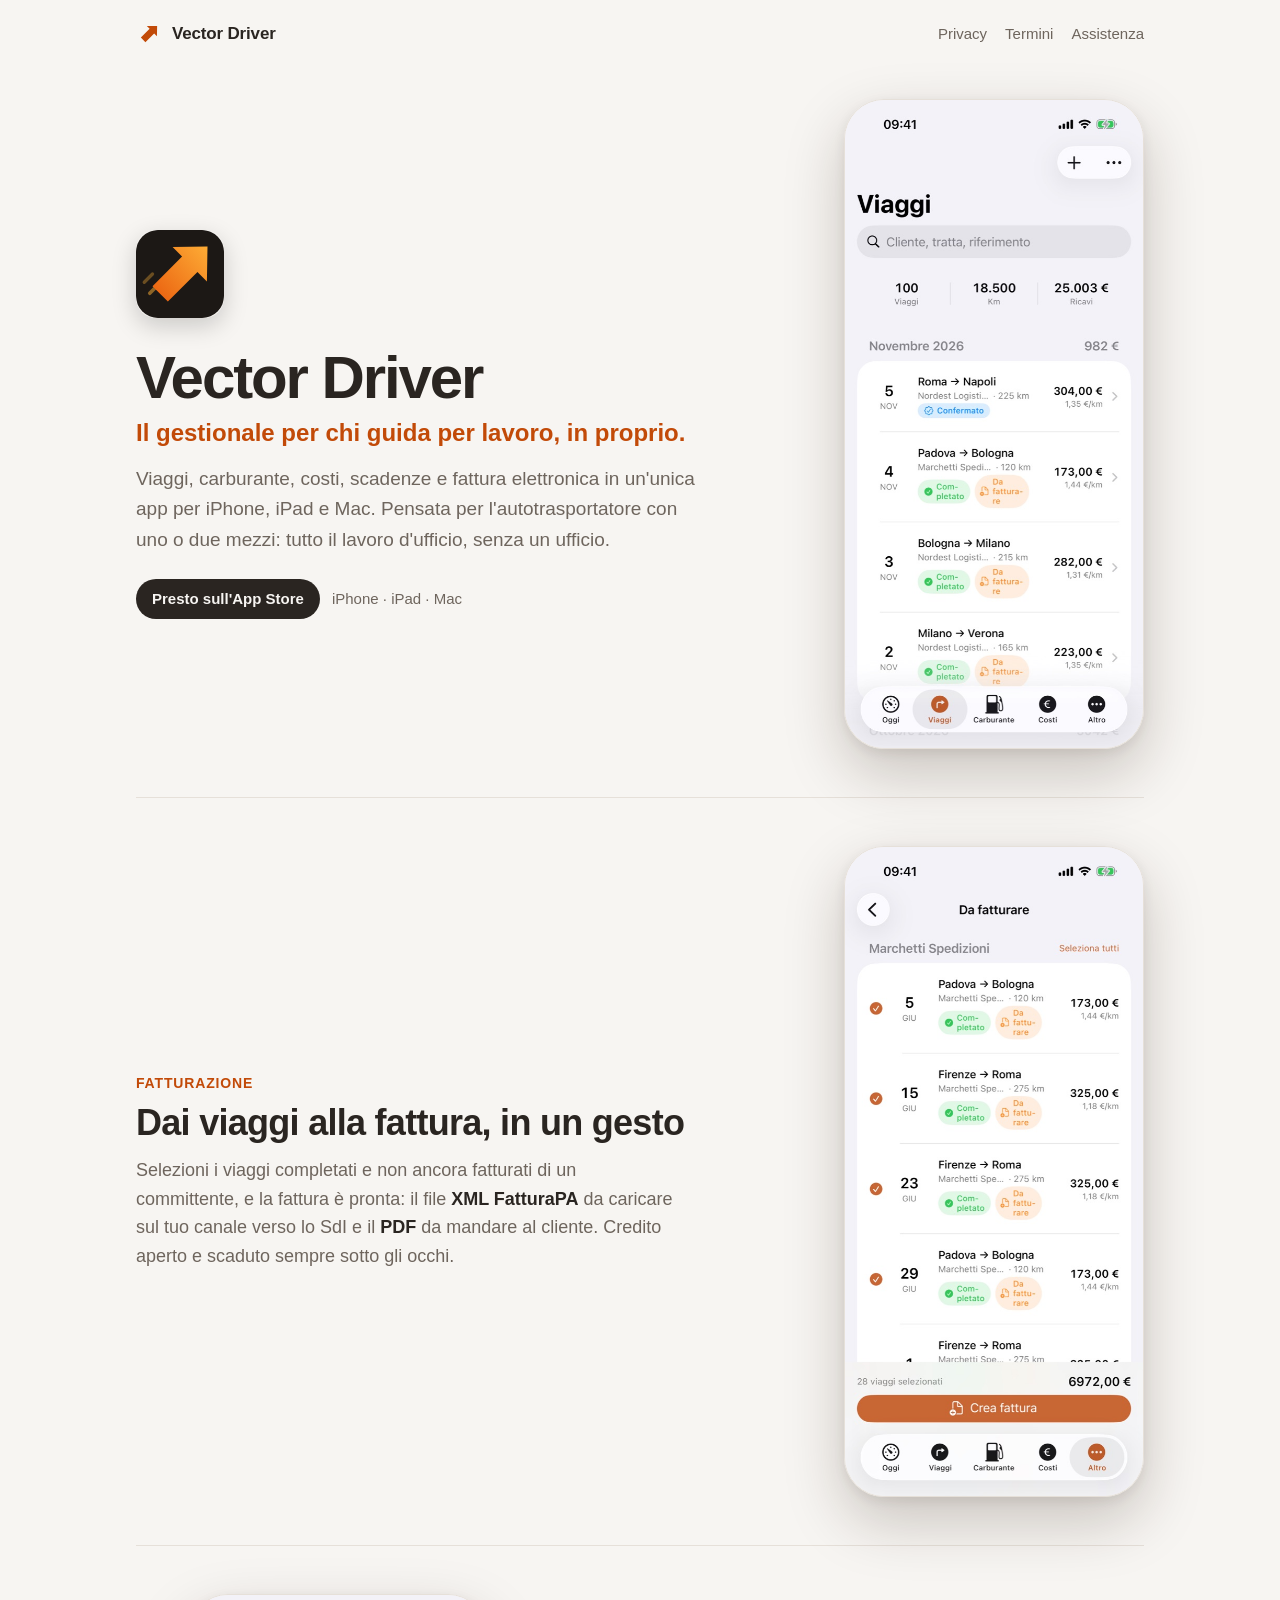
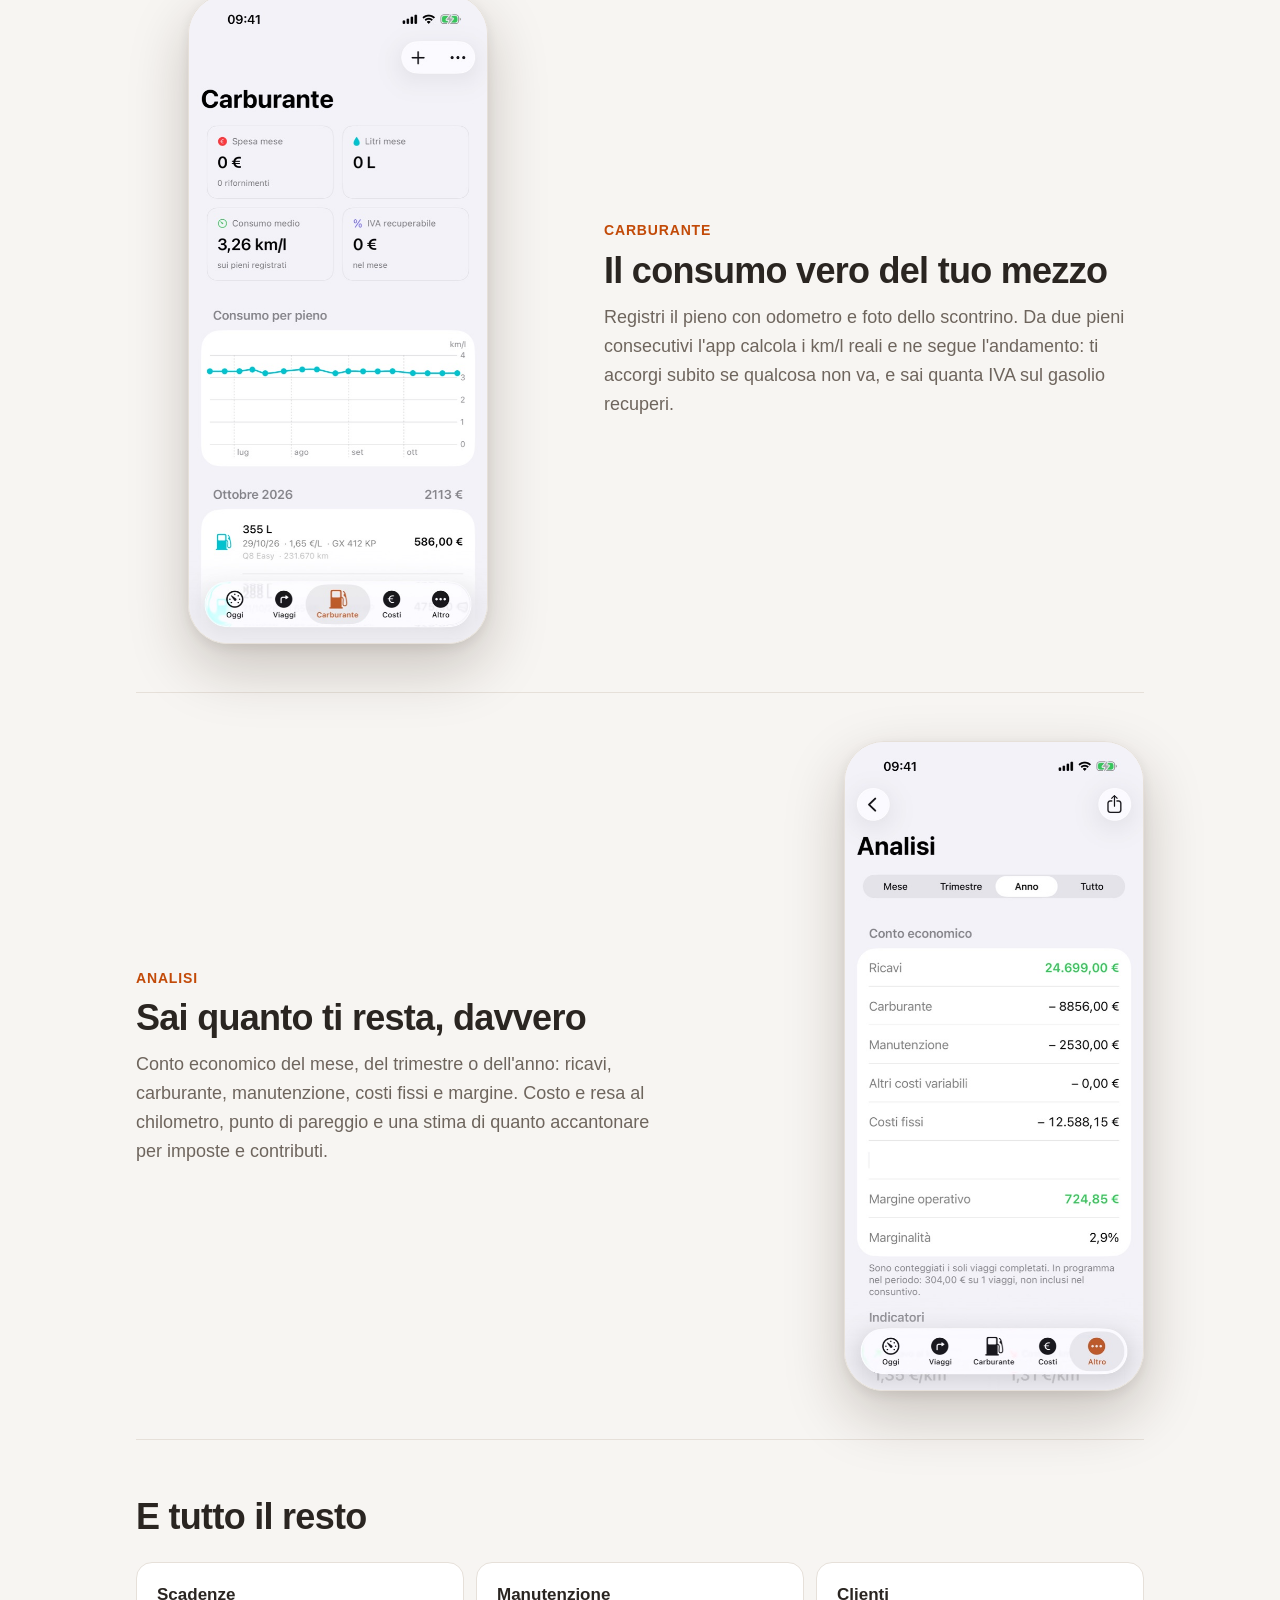
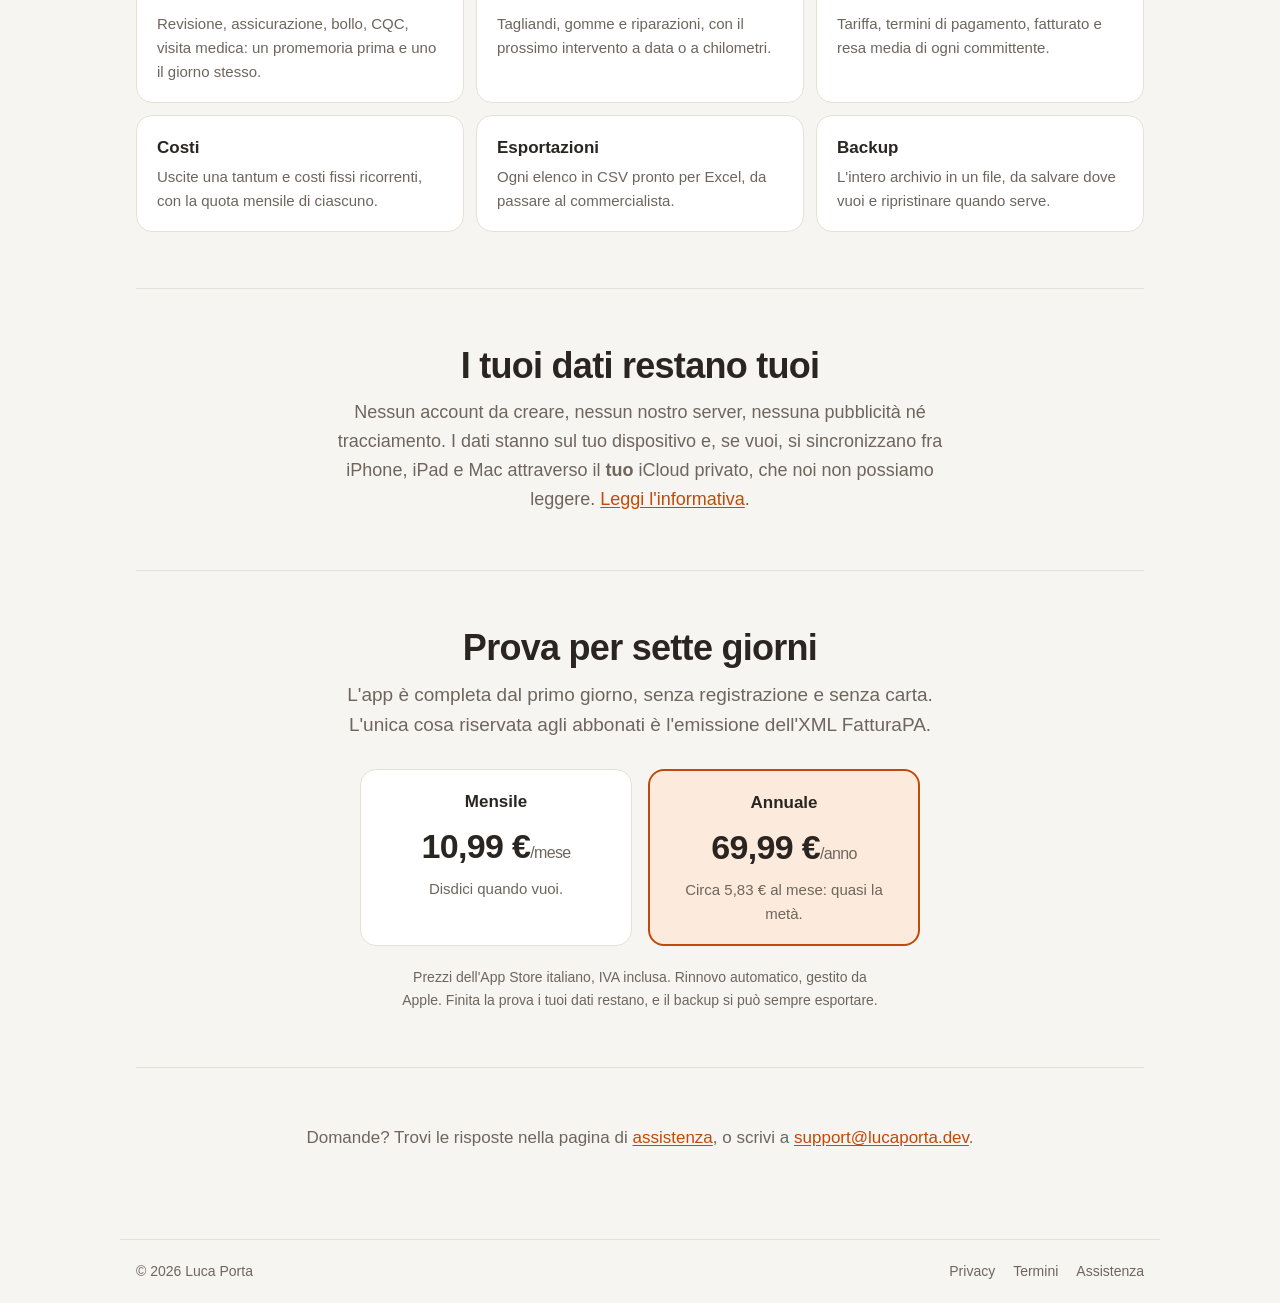
==== index.html @ d6855371 "Aggiorna il sito da Vector_app@d2dc924" ====
<!doctype html>
<html lang="it">
<head>
<meta charset="utf-8">
<meta name="viewport" content="width=device-width, initial-scale=1">
<title>Vector Driver</title>
<meta name="description" content="Il gestionale per chi guida per lavoro: viaggi, carburante, costi e fattura elettronica su iPhone, iPad e Mac.">
<meta name="color-scheme" content="light dark">
<link rel="icon" href="favicon.svg" type="image/svg+xml">
<link rel="stylesheet" href="stile.css">
</head>
<body>
<header class="testata">
  <a class="marchio" href=""><svg viewBox="0 0 64 64" aria-hidden="true"><path d="M12.0,40.82 L33.51,19.31 L26.62,12.43 L52.0,12.0 L51.57,37.38 L44.69,30.49 L23.18,52.0 Z" fill="currentColor"/></svg><span>Vector Driver</span></a>
  <nav><a href="privacy/">Privacy</a><a href="termini/">Termini</a><a href="supporto/">Assistenza</a></nav>
</header>
<main class="home">
<section class="eroe">
  <div class="eroe-testo">
    <img class="icona" src="favicon.svg" alt="" width="88" height="88">
    <h1>Vector Driver</h1>
    <p class="sottotitolo">Il gestionale per chi guida per lavoro, in proprio.</p>
    <p class="lead">Viaggi, carburante, costi, scadenze e fattura elettronica in
    un'unica app per iPhone, iPad e Mac. Pensata per l'autotrasportatore con uno
    o due mezzi: tutto il lavoro d'ufficio, senza un ufficio.</p>
    <p class="disponibile"><span class="pastiglia">Presto sull'App Store</span>
    <span class="piattaforme">iPhone · iPad · Mac</span></p>
  </div>
  <img class="telefono" src="immagini/viaggi.jpg" alt="L'elenco dei viaggi con tratta, committente, chilometri, nolo e resa al chilometro" width="570" height="1240" loading="lazy">
</section>

<section class="funzione">
  <div>
    <p class="occhiello">Fatturazione</p>
    <h2>Dai viaggi alla fattura, in un gesto</h2>
    <p>Selezioni i viaggi completati e non ancora fatturati di un committente, e
    la fattura è pronta: il file <strong>XML FatturaPA</strong> da caricare sul tuo
    canale verso lo SdI e il <strong>PDF</strong> da mandare al cliente. Credito
    aperto e scaduto sempre sotto gli occhi.</p>
  </div>
  <img class="telefono" src="immagini/fattura-nuova.jpg" alt="La selezione dei viaggi da fatturare, con il totale e il pulsante Crea fattura" width="570" height="1240" loading="lazy">
</section>

<section class="funzione">
  <div>
    <p class="occhiello">Carburante</p>
    <h2>Il consumo vero del tuo mezzo</h2>
    <p>Registri il pieno con odometro e foto dello scontrino. Da due pieni
    consecutivi l'app calcola i km/l reali e ne segue l'andamento: ti accorgi
    subito se qualcosa non va, e sai quanta IVA sul gasolio recuperi.</p>
  </div>
  <img class="telefono" src="immagini/carburante.jpg" alt="Il grafico del consumo per pieno in km/l e il riepilogo dei rifornimenti" width="570" height="1240" loading="lazy">
</section>

<section class="funzione">
  <div>
    <p class="occhiello">Analisi</p>
    <h2>Sai quanto ti resta, davvero</h2>
    <p>Conto economico del mese, del trimestre o dell'anno: ricavi, carburante,
    manutenzione, costi fissi e margine. Costo e resa al chilometro, punto di
    pareggio e una stima di quanto accantonare per imposte e contributi.</p>
  </div>
  <img class="telefono" src="immagini/analisi.jpg" alt="Il conto economico annuale con ricavi, costi e margine operativo" width="570" height="1240" loading="lazy">
</section>

<section class="altro">
  <h2>E tutto il resto</h2>
  <div class="griglia">
    <div><h3>Scadenze</h3><p>Revisione, assicurazione, bollo, CQC, visita medica:
    un promemoria prima e uno il giorno stesso.</p></div>
    <div><h3>Manutenzione</h3><p>Tagliandi, gomme e riparazioni, con il prossimo
    intervento a data o a chilometri.</p></div>
    <div><h3>Clienti</h3><p>Tariffa, termini di pagamento, fatturato e resa media
    di ogni committente.</p></div>
    <div><h3>Costi</h3><p>Uscite una tantum e costi fissi ricorrenti, con la
    quota mensile di ciascuno.</p></div>
    <div><h3>Esportazioni</h3><p>Ogni elenco in CSV pronto per Excel, da passare
    al commercialista.</p></div>
    <div><h3>Backup</h3><p>L'intero archivio in un file, da salvare dove vuoi e
    ripristinare quando serve.</p></div>
  </div>
</section>

<section class="riservatezza">
  <h2>I tuoi dati restano tuoi</h2>
  <p>Nessun account da creare, nessun nostro server, nessuna pubblicità né
  tracciamento. I dati stanno sul tuo dispositivo e, se vuoi, si sincronizzano
  fra iPhone, iPad e Mac attraverso il <strong>tuo</strong> iCloud privato, che
  noi non possiamo leggere. <a href="privacy/">Leggi l'informativa</a>.</p>
</section>

<section class="prezzi">
  <h2>Prova per sette giorni</h2>
  <p class="lead">L'app è completa dal primo giorno, senza registrazione e senza
  carta. L'unica cosa riservata agli abbonati è l'emissione dell'XML FatturaPA.</p>
  <div class="piani">
    <div class="piano">
      <h3>Mensile</h3>
      <p class="cifra">10,99 €<span>/mese</span></p>
      <p>Disdici quando vuoi.</p>
    </div>
    <div class="piano evidenza">
      <h3>Annuale</h3>
      <p class="cifra">69,99 €<span>/anno</span></p>
      <p>Circa 5,83 € al mese: quasi la metà.</p>
    </div>
  </div>
  <p class="nota-piccola">Prezzi dell'App Store italiano, IVA inclusa. Rinnovo
  automatico, gestito da Apple. Finita la prova i tuoi dati restano, e il backup
  si può sempre esportare.</p>
</section>

<section class="contatti">
  <p>Domande? Trovi le risposte nella pagina di <a href="supporto/">assistenza</a>,
  o scrivi a <a href="mailto:support@lucaporta.dev">support@lucaporta.dev</a>.</p>
</section>
</main>
<footer class="piede">
  <span>© 2026 Luca Porta</span>
  <nav><a href="privacy/">Privacy</a><a href="termini/">Termini</a><a href="supporto/">Assistenza</a></nav>
</footer>
</body>
</html>
---- stile.css ----
/* Foglio di stile del sito vectordriver.app. Lo copia Tools/GeneraSito.py. */

:root {
  --sfondo: #F7F5F2;
  --superficie: #FFFFFF;
  --testo: #2A2521;
  --testo-tenue: #6E655D;
  --bordo: #E6E0D9;
  --accento: #C24A08;
  --accento-sfondo: #FCEBDD;
  --manca: #FFE7A3;
  color-scheme: light;
}

@media (prefers-color-scheme: dark) {
  :root:not([data-theme="light"]) {
    --sfondo: #1C1815;
    --superficie: #26211D;
    --testo: #F2EDE8;
    --testo-tenue: #A89E95;
    --bordo: #3A332D;
    --accento: #FF9E3C;
    --accento-sfondo: #3A2616;
    --manca: #6B5210;
    color-scheme: dark;
  }
}

:root[data-theme="dark"] {
  --sfondo: #1C1815;
  --superficie: #26211D;
  --testo: #F2EDE8;
  --testo-tenue: #A89E95;
  --bordo: #3A332D;
  --accento: #FF9E3C;
  --accento-sfondo: #3A2616;
  --manca: #6B5210;
  color-scheme: dark;
}

* { box-sizing: border-box; }

html { -webkit-text-size-adjust: 100%; }

body {
  margin: 0;
  background: var(--sfondo);
  color: var(--testo);
  font: 17px/1.6 -apple-system, BlinkMacSystemFont, "SF Pro Text", "Segoe UI", Roboto, sans-serif;
  display: flex;
  flex-direction: column;
  min-height: 100vh;
}

a { color: var(--accento); text-underline-offset: 2px; }

.testata, .piede {
  display: flex;
  flex-wrap: wrap;
  align-items: center;
  justify-content: space-between;
  gap: 8px 24px;
  width: 100%;
  max-width: 1040px;
  margin: 0 auto;
  padding: 20px 16px;
}

.marchio {
  display: inline-flex;
  align-items: center;
  gap: 10px;
  color: var(--testo);
  font-weight: 700;
  letter-spacing: -0.01em;
  text-decoration: none;
}
.marchio svg { width: 26px; height: 26px; color: var(--accento); }

nav { display: flex; gap: 18px; font-size: 15px; }
nav a { color: var(--testo-tenue); text-decoration: none; }
nav a:hover, nav a[aria-current="page"] { color: var(--testo); }
nav a[aria-current="page"] { font-weight: 600; }

main {
  flex: 1;
  width: 100%;
  max-width: 760px;
  margin: 0 auto;
  padding: 8px 16px 48px;
}

.documento {
  overflow-wrap: anywhere;
}
.documento h1 {
  font-size: clamp(28px, 6vw, 38px);
  line-height: 1.15;
  letter-spacing: -0.02em;
  margin: 24px 0 8px;
}
.documento h2 {
  font-size: 20px;
  line-height: 1.3;
  margin: 40px 0 8px;
  scroll-margin-top: 16px;
}
.documento p, .documento ul, .documento address { margin: 0 0 14px; }
.documento ul { padding-left: 22px; }
.documento li { margin-bottom: 8px; }
.documento address { font-style: normal; }
.documento code {
  font: 0.88em ui-monospace, "SF Mono", Menlo, monospace;
  background: var(--superficie);
  border: 1px solid var(--bordo);
  border-radius: 5px;
  padding: 1px 5px;
}
.aggiornato { color: var(--testo-tenue); font-size: 15px; }
.aggiornato strong { font-weight: 500; }

mark.manca {
  background: var(--manca);
  color: inherit;
  border-radius: 4px;
  padding: 0 3px;
}

/* Home: presentazione */

.home { max-width: 1040px; padding-bottom: 32px; }
.home h2 {
  font-size: clamp(26px, 4.5vw, 36px);
  line-height: 1.15;
  letter-spacing: -0.02em;
  margin: 0 0 12px;
}
.home h3 { font-size: 17px; margin: 0 0 4px; }
.lead { font-size: 19px; color: var(--testo-tenue); }

.telefono {
  display: block;
  width: min(300px, 78vw);
  height: auto;
  border-radius: 40px;
  border: 1px solid var(--bordo);
  box-shadow: 0 24px 60px rgb(40 25 10 / 0.22), 0 4px 12px rgb(40 25 10 / 0.08);
  justify-self: center;
}

.eroe, .funzione {
  display: grid;
  grid-template-columns: 1fr auto;
  align-items: center;
  gap: 40px 64px;
  padding: 48px 0;
}
.eroe { padding-top: 24px; }
.eroe .icona { border-radius: 20px; box-shadow: 0 8px 24px rgb(0 0 0 / 0.18); }
.eroe h1 {
  font-size: clamp(40px, 8vw, 60px);
  line-height: 1.05;
  letter-spacing: -0.035em;
  margin: 20px 0 8px;
}
.sottotitolo {
  font-size: clamp(20px, 3vw, 24px);
  font-weight: 600;
  line-height: 1.3;
  color: var(--accento);
  margin: 0 0 16px;
}
.eroe .lead { max-width: 30em; margin: 0 0 24px; }
.disponibile { display: flex; flex-wrap: wrap; align-items: center; gap: 12px; margin: 0; }
.pastiglia {
  background: var(--testo);
  color: var(--sfondo);
  border-radius: 999px;
  padding: 8px 16px;
  font-size: 15px;
  font-weight: 600;
}
.piattaforme { color: var(--testo-tenue); font-size: 15px; }

.funzione { border-top: 1px solid var(--bordo); }
.funzione:nth-of-type(odd) > div { order: 2; }
.funzione p { font-size: 18px; color: var(--testo-tenue); max-width: 30em; margin: 0; }
.funzione strong { color: var(--testo); }
.occhiello {
  font-size: 14px !important;
  font-weight: 700;
  letter-spacing: 0.06em;
  text-transform: uppercase;
  color: var(--accento) !important;
  margin: 0 0 8px !important;
}

.altro, .riservatezza, .prezzi, .contatti { border-top: 1px solid var(--bordo); padding: 56px 0; }
.griglia {
  display: grid;
  grid-template-columns: repeat(auto-fit, minmax(280px, 1fr));
  gap: 12px;
  margin-top: 24px;
}
.griglia div, .piano {
  background: var(--superficie);
  border: 1px solid var(--bordo);
  border-radius: 16px;
  padding: 18px 20px;
}
.griglia p { margin: 0; font-size: 15px; color: var(--testo-tenue); }

.riservatezza {
  text-align: center;
}
.riservatezza p { font-size: 18px; color: var(--testo-tenue); max-width: 36em; margin: 0 auto; }

.prezzi { text-align: center; }
.prezzi .lead { max-width: 32em; margin: 0 auto 28px; }
.piani {
  display: grid;
  grid-template-columns: repeat(auto-fit, minmax(220px, 1fr));
  gap: 16px;
  max-width: 560px;
  margin: 0 auto 20px;
}
.piano p { margin: 0; color: var(--testo-tenue); font-size: 15px; }
.piano .cifra { font-size: 34px; font-weight: 700; letter-spacing: -0.02em; color: var(--testo); margin: 4px 0; }
.cifra span { font-size: 16px; font-weight: 500; color: var(--testo-tenue); }
.piano.evidenza { border: 2px solid var(--accento); background: var(--accento-sfondo); }
.nota-piccola { font-size: 14px; color: var(--testo-tenue); max-width: 34em; margin: 0 auto; }

.contatti { text-align: center; color: var(--testo-tenue); }
.contatti p { margin: 0; }

@media (max-width: 760px) {
  .eroe, .funzione { grid-template-columns: 1fr; text-align: center; padding: 40px 0; }
  .funzione:nth-of-type(odd) > div { order: 0; }
  .eroe .lead, .funzione p { margin-left: auto; margin-right: auto; }
  .disponibile { justify-content: center; }
}

.piede {
  border-top: 1px solid var(--bordo);
  color: var(--testo-tenue);
  font-size: 14px;
}
.piede nav { font-size: 14px; }
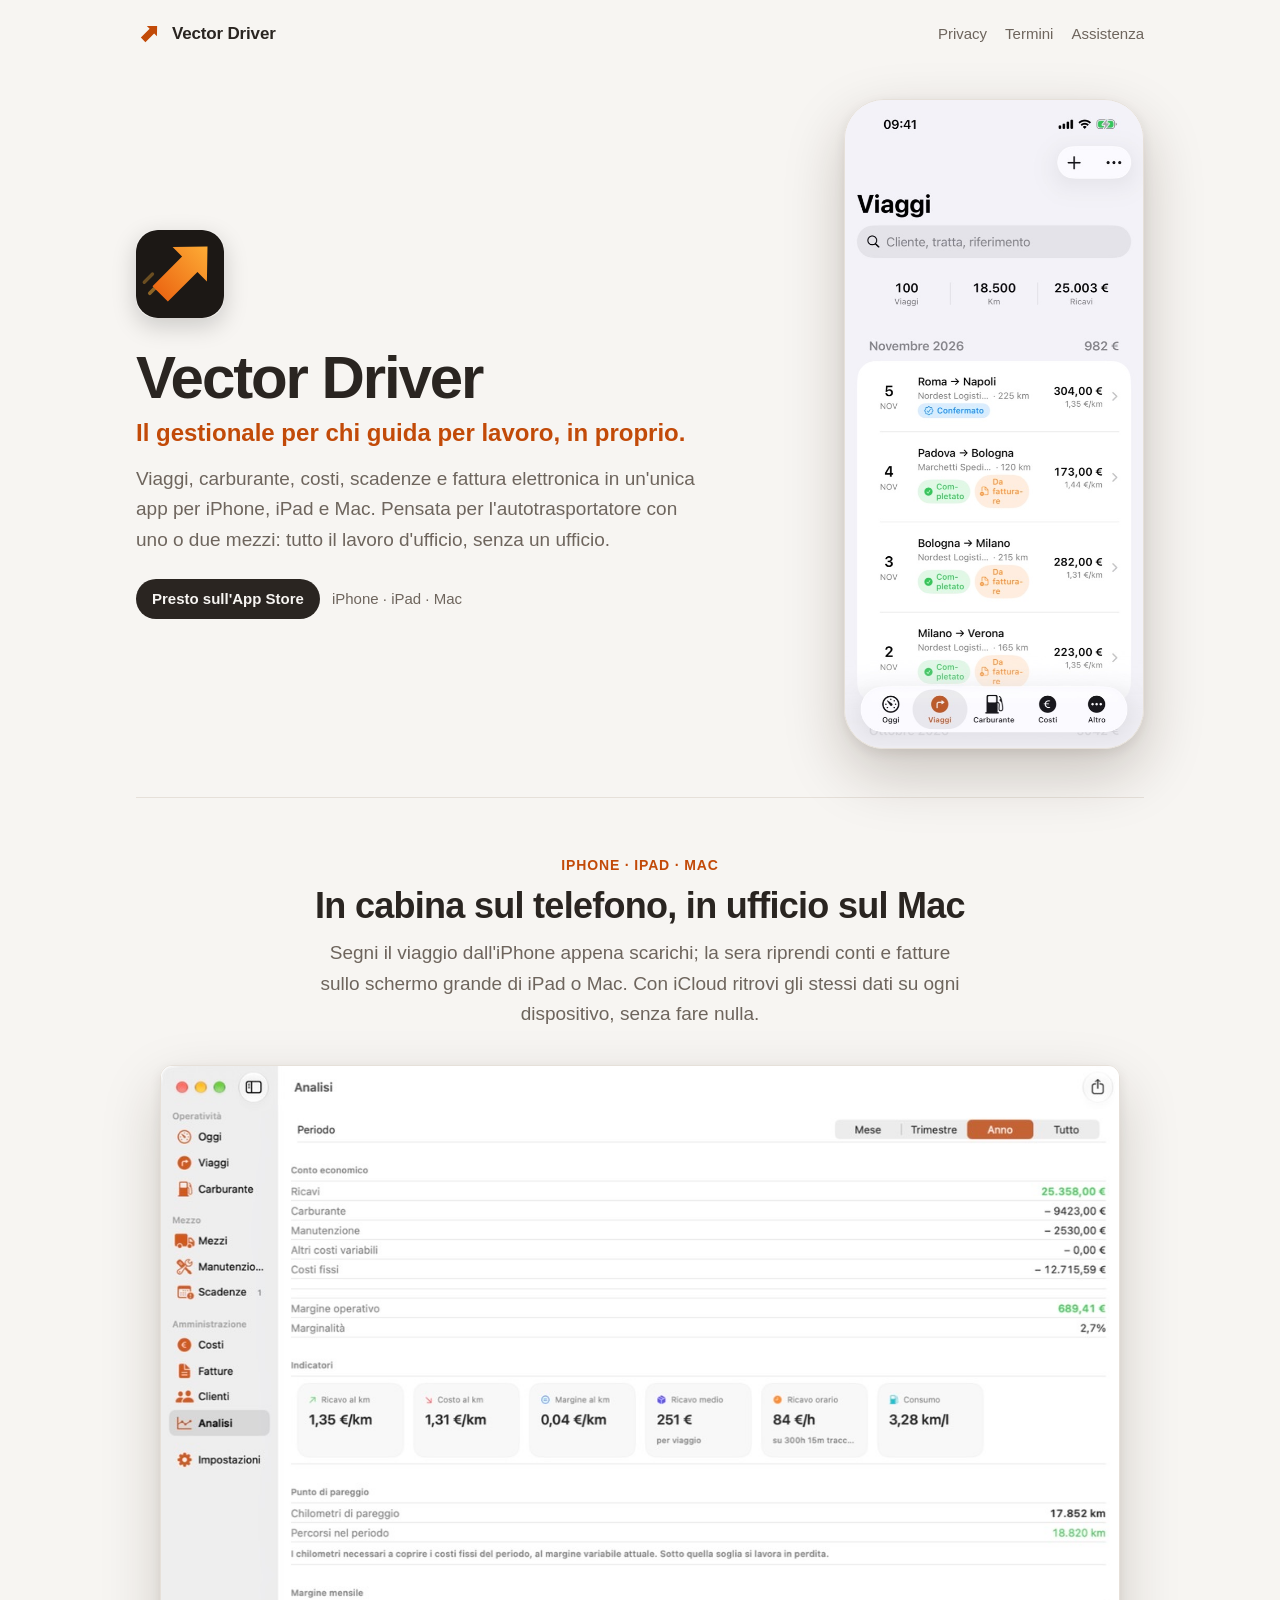
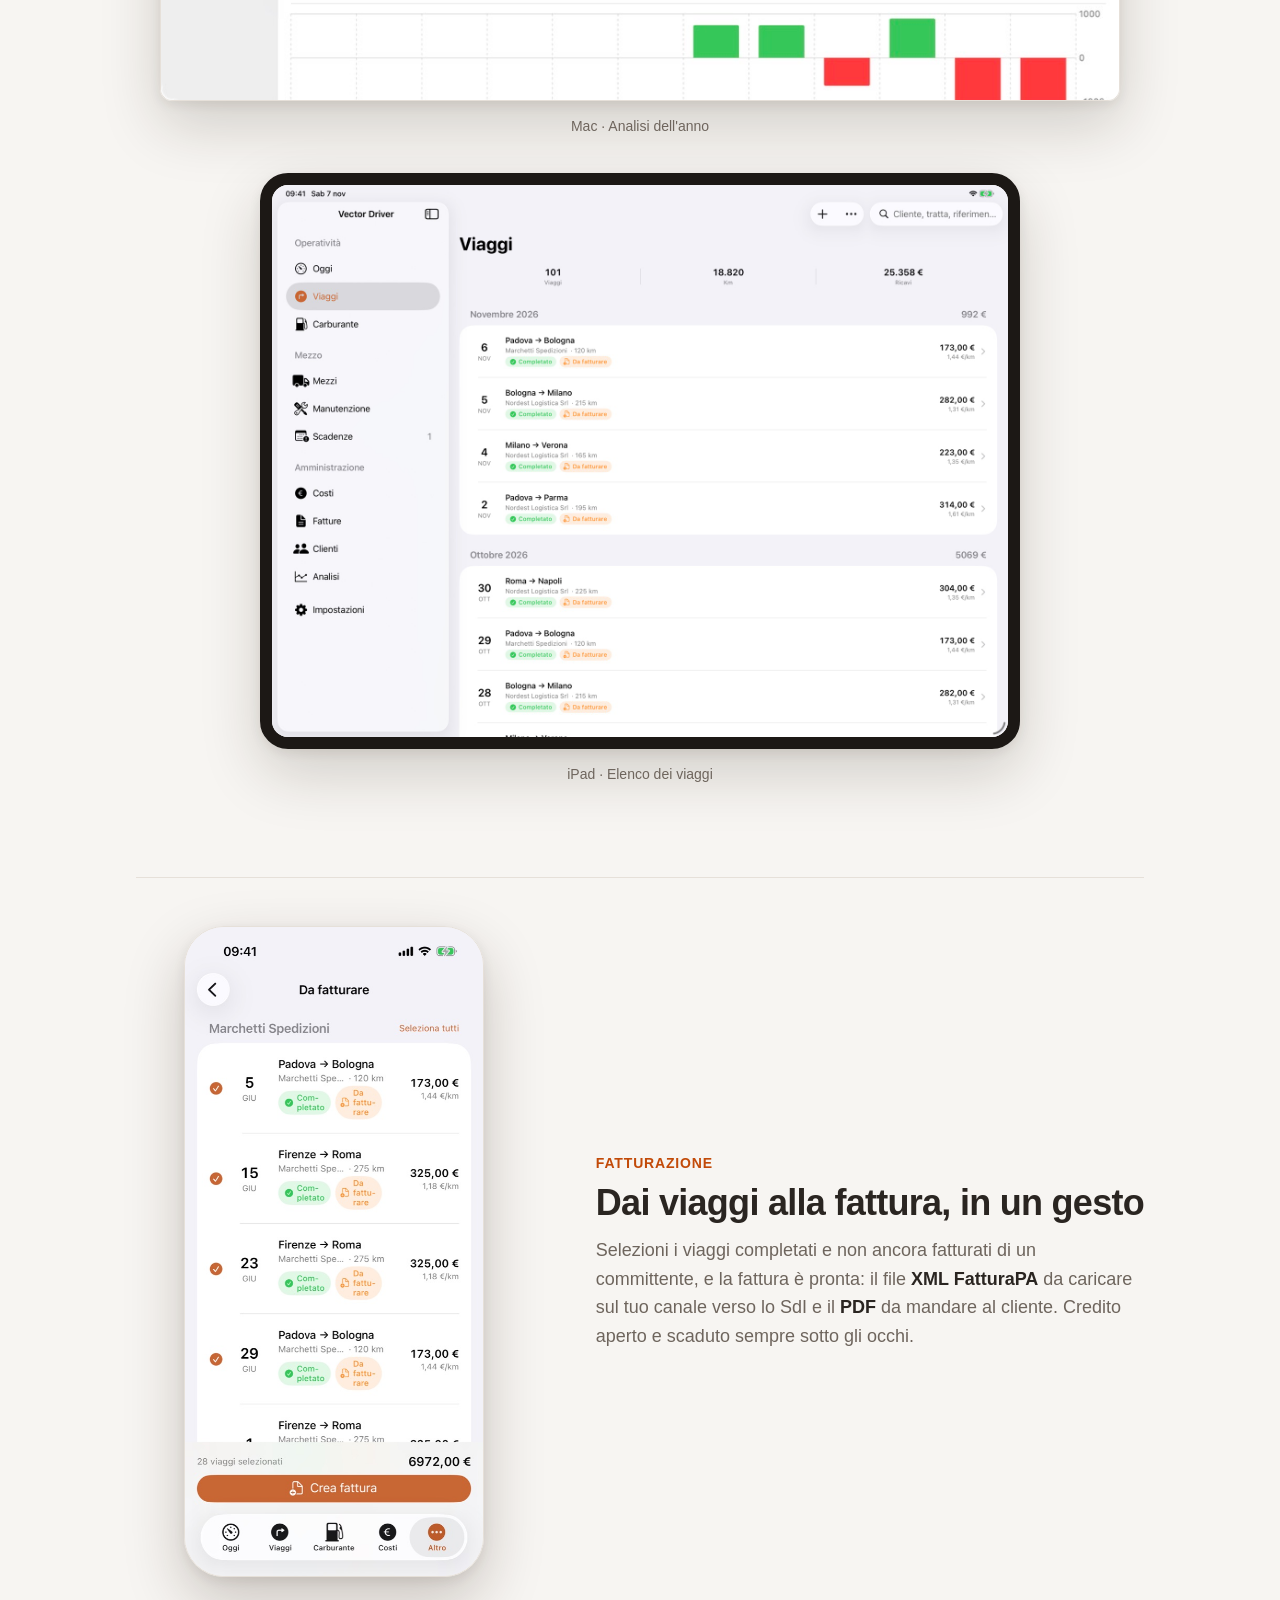
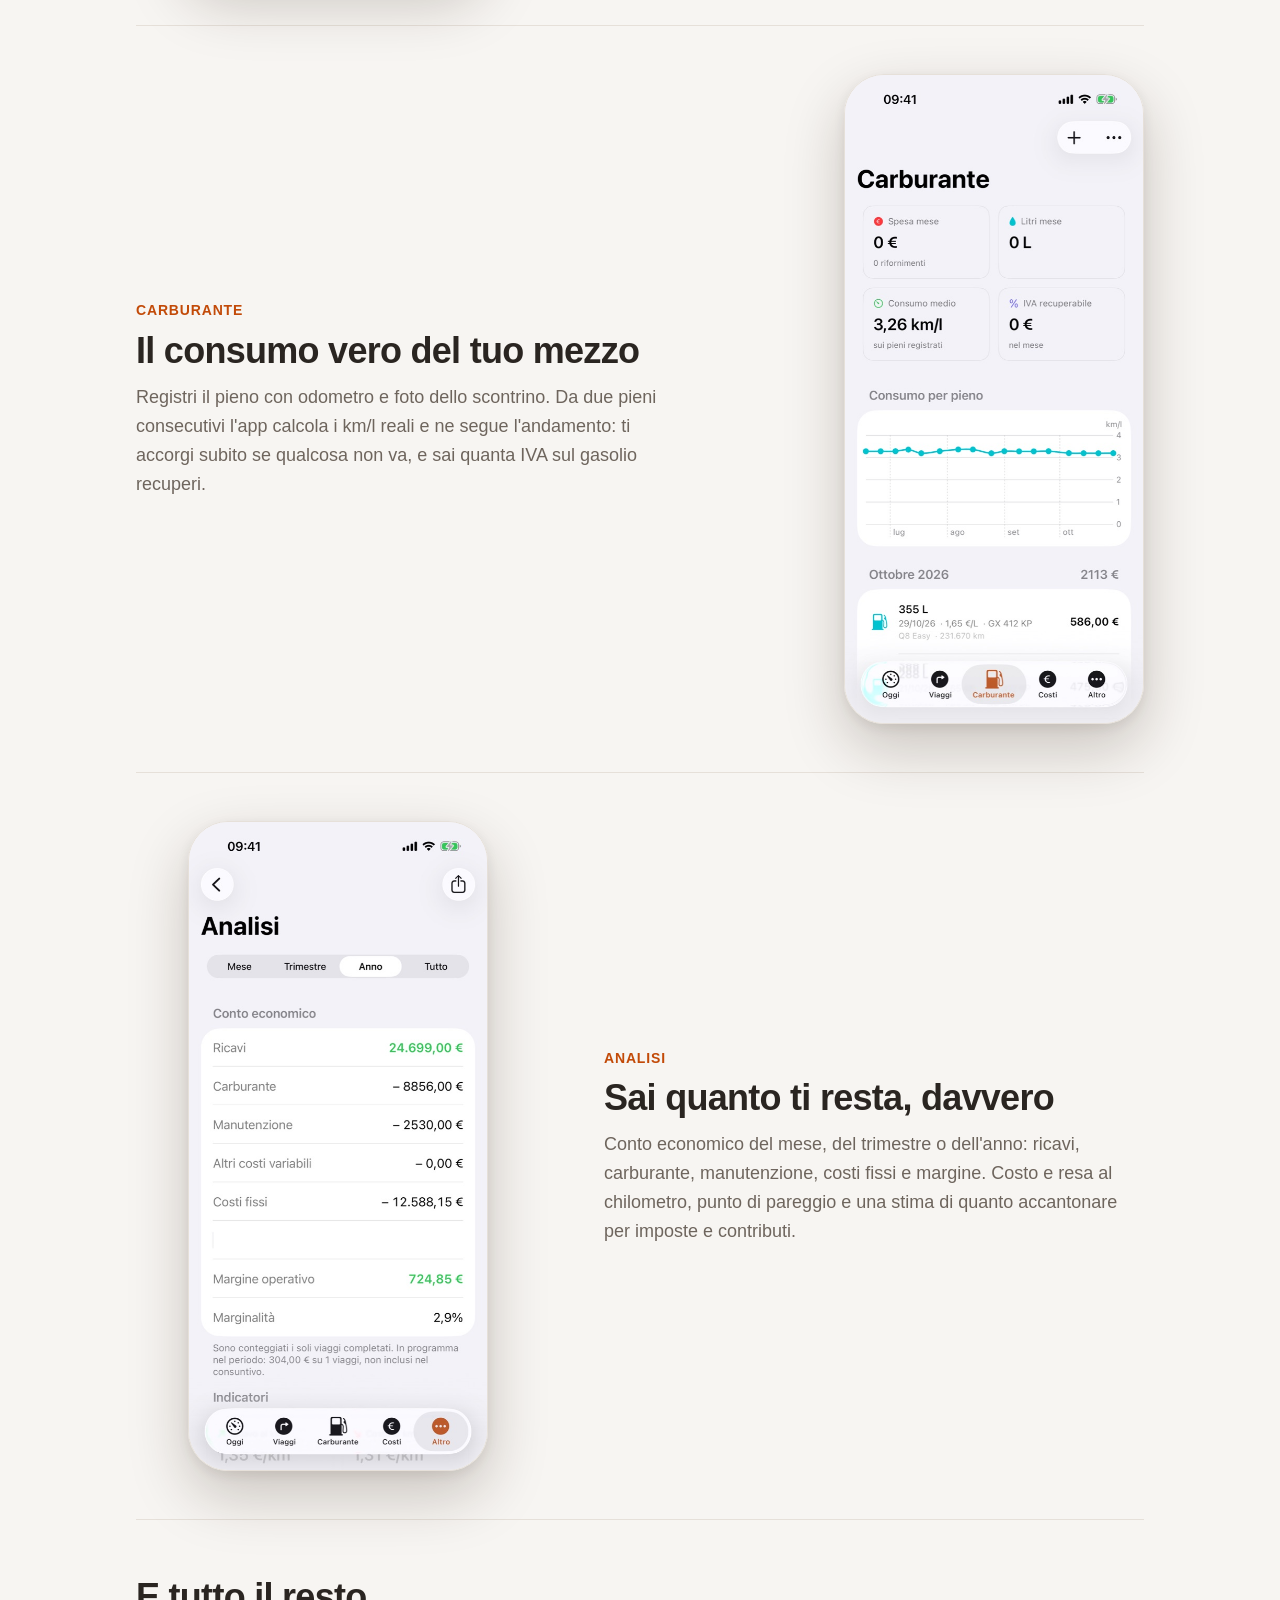
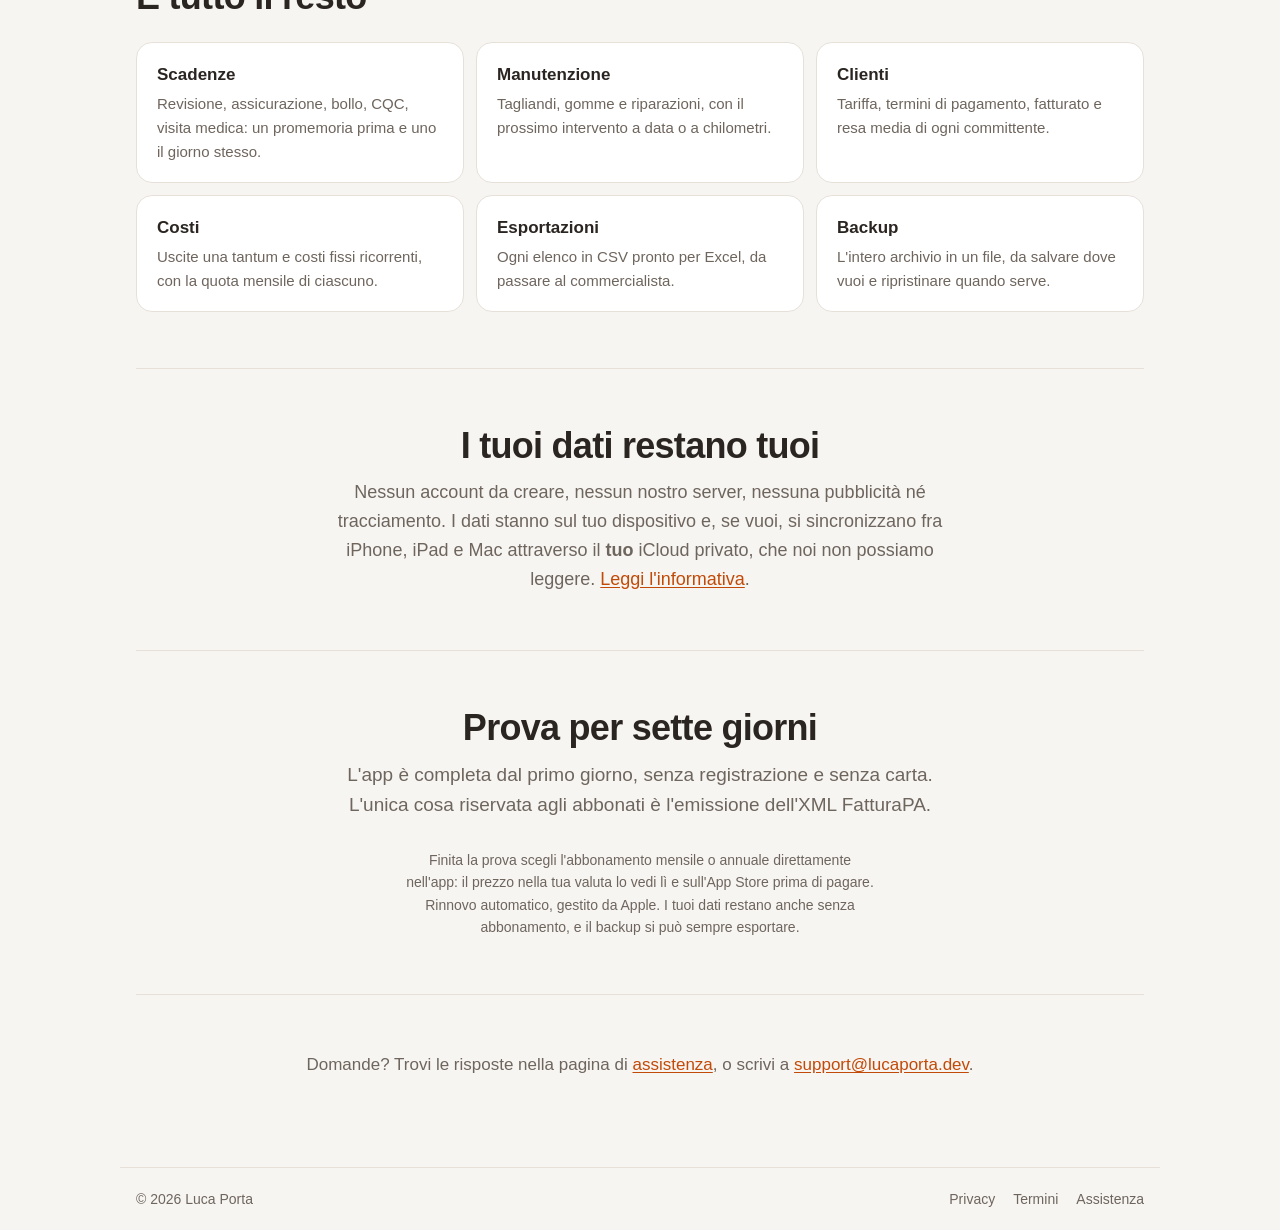
==== commit d8e09b5a: "Aggiorna il sito da Vector_app@e031e2b" ====
--- a/index.html
+++ b/index.html
@@ -27,6 +27,24 @@
     <span class="piattaforme">iPhone · iPad · Mac</span></p>
   </div>
   <img class="telefono" src="immagini/viaggi.jpg" alt="L'elenco dei viaggi con tratta, committente, chilometri, nolo e resa al chilometro" width="570" height="1240" loading="lazy">
+</section>
+
+<section class="dispositivi">
+  <p class="occhiello">iPhone · iPad · Mac</p>
+  <h2>In cabina sul telefono, in ufficio sul Mac</h2>
+  <p class="lead">Segni il viaggio dall'iPhone appena scarichi; la sera riprendi
+  conti e fatture sullo schermo grande di iPad o Mac. Con iCloud ritrovi gli
+  stessi dati su ogni dispositivo, senza fare nulla.</p>
+  <figure class="mac">
+    <img src="immagini/mac-analisi.jpg" width="1180" height="780" loading="lazy"
+         alt="Vector Driver sul Mac: il conto economico annuale con ricavi, costi, margine e indicatori al chilometro">
+    <figcaption>Mac · Analisi dell'anno</figcaption>
+  </figure>
+  <figure class="ipad">
+    <img src="immagini/ipad-viaggi.jpg" width="1600" height="1200" loading="lazy"
+         alt="Vector Driver su iPad: la barra laterale con le sezioni e l'elenco dei viaggi del mese">
+    <figcaption>iPad · Elenco dei viaggi</figcaption>
+  </figure>
 </section>
 
 <section class="funzione">
@@ -93,21 +111,10 @@
   <h2>Prova per sette giorni</h2>
   <p class="lead">L'app è completa dal primo giorno, senza registrazione e senza
   carta. L'unica cosa riservata agli abbonati è l'emissione dell'XML FatturaPA.</p>
-  <div class="piani">
-    <div class="piano">
-      <h3>Mensile</h3>
-      <p class="cifra">10,99 €<span>/mese</span></p>
-      <p>Disdici quando vuoi.</p>
-    </div>
-    <div class="piano evidenza">
-      <h3>Annuale</h3>
-      <p class="cifra">69,99 €<span>/anno</span></p>
-      <p>Circa 5,83 € al mese: quasi la metà.</p>
-    </div>
-  </div>
-  <p class="nota-piccola">Prezzi dell'App Store italiano, IVA inclusa. Rinnovo
-  automatico, gestito da Apple. Finita la prova i tuoi dati restano, e il backup
-  si può sempre esportare.</p>
+  <p class="nota-piccola">Finita la prova scegli l'abbonamento mensile o annuale
+  direttamente nell'app: il prezzo nella tua valuta lo vedi lì e sull'App Store
+  prima di pagare. Rinnovo automatico, gestito da Apple. I tuoi dati restano anche
+  senza abbonamento, e il backup si può sempre esportare.</p>
 </section>
 
 <section class="contatti">
--- a/stile.css
+++ b/stile.css
@@ -1,4 +1,4 @@
-/* Foglio di stile del sito vectordriver.app. Lo copia Tools/GeneraSito.py. */
+/* Foglio di stile del sito vectordriver.lucaporta.dev. Lo copia Tools/GeneraSito.py. */
 
 :root {
   --sfondo: #F7F5F2;
@@ -195,14 +195,14 @@
   margin: 0 0 8px !important;
 }
 
-.altro, .riservatezza, .prezzi, .contatti { border-top: 1px solid var(--bordo); padding: 56px 0; }
+.dispositivi, .altro, .riservatezza, .prezzi, .contatti { border-top: 1px solid var(--bordo); padding: 56px 0; }
 .griglia {
   display: grid;
   grid-template-columns: repeat(auto-fit, minmax(280px, 1fr));
   gap: 12px;
   margin-top: 24px;
 }
-.griglia div, .piano {
+.griglia div {
   background: var(--superficie);
   border: 1px solid var(--bordo);
   border-radius: 16px;
@@ -217,21 +217,27 @@
 
 .prezzi { text-align: center; }
 .prezzi .lead { max-width: 32em; margin: 0 auto 28px; }
-.piani {
-  display: grid;
-  grid-template-columns: repeat(auto-fit, minmax(220px, 1fr));
-  gap: 16px;
-  max-width: 560px;
-  margin: 0 auto 20px;
-}
-.piano p { margin: 0; color: var(--testo-tenue); font-size: 15px; }
-.piano .cifra { font-size: 34px; font-weight: 700; letter-spacing: -0.02em; color: var(--testo); margin: 4px 0; }
-.cifra span { font-size: 16px; font-weight: 500; color: var(--testo-tenue); }
-.piano.evidenza { border: 2px solid var(--accento); background: var(--accento-sfondo); }
 .nota-piccola { font-size: 14px; color: var(--testo-tenue); max-width: 34em; margin: 0 auto; }
 
 .contatti { text-align: center; color: var(--testo-tenue); }
 .contatti p { margin: 0; }
+
+.dispositivi { text-align: center; }
+.dispositivi .lead { max-width: 34em; margin: 0 auto 36px; }
+.dispositivi figure { margin: 0 auto 36px; }
+.dispositivi img {
+  display: block;
+  width: 100%;
+  height: auto;
+  border: 1px solid var(--bordo);
+  box-shadow: 0 24px 60px rgb(40 25 10 / 0.18), 0 4px 12px rgb(40 25 10 / 0.08);
+}
+.dispositivi .mac { max-width: 960px; }
+.dispositivi .mac img { border-radius: 12px; }
+.dispositivi .ipad { max-width: 760px; }
+/* La cornice scura fa leggere lo schermo come un iPad. */
+.dispositivi .ipad img { border: 12px solid #1C1815; border-radius: 28px; }
+.dispositivi figcaption { margin-top: 14px; font-size: 14px; color: var(--testo-tenue); }
 
 @media (max-width: 760px) {
   .eroe, .funzione { grid-template-columns: 1fr; text-align: center; padding: 40px 0; }
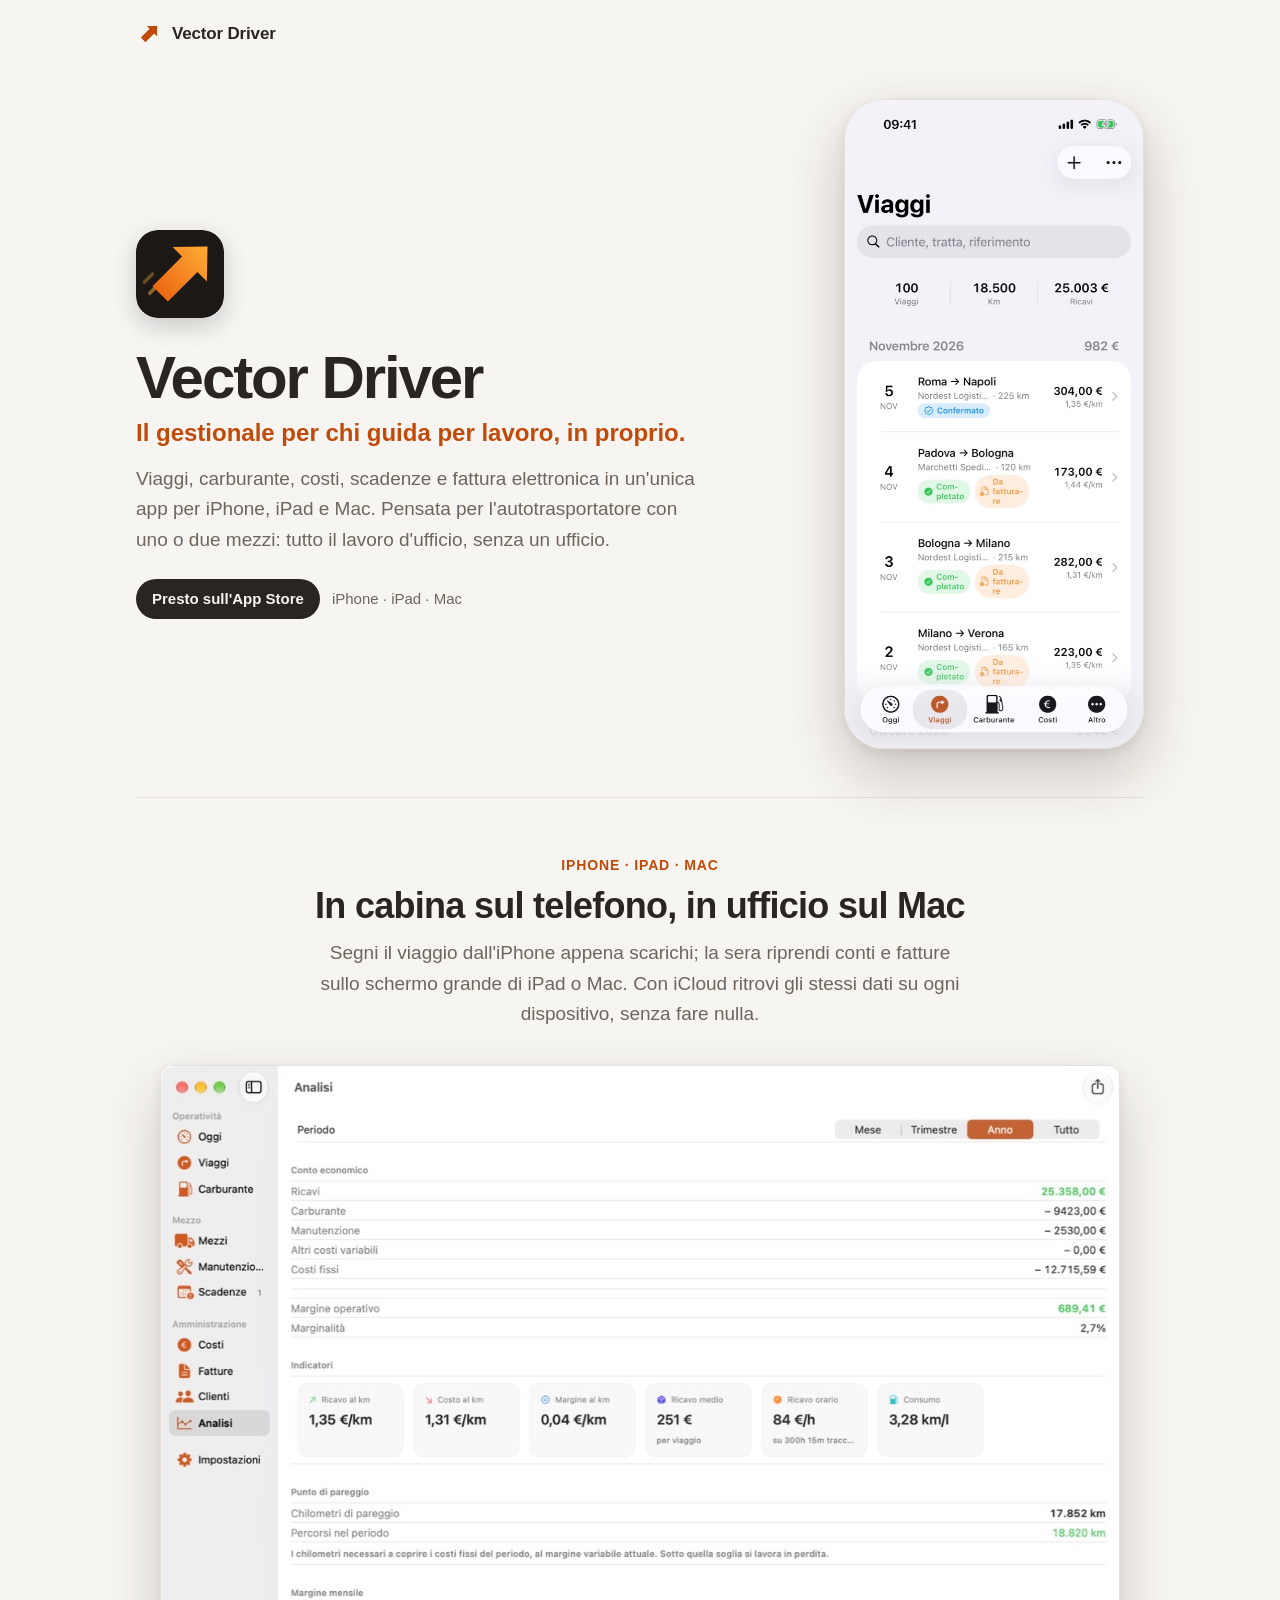
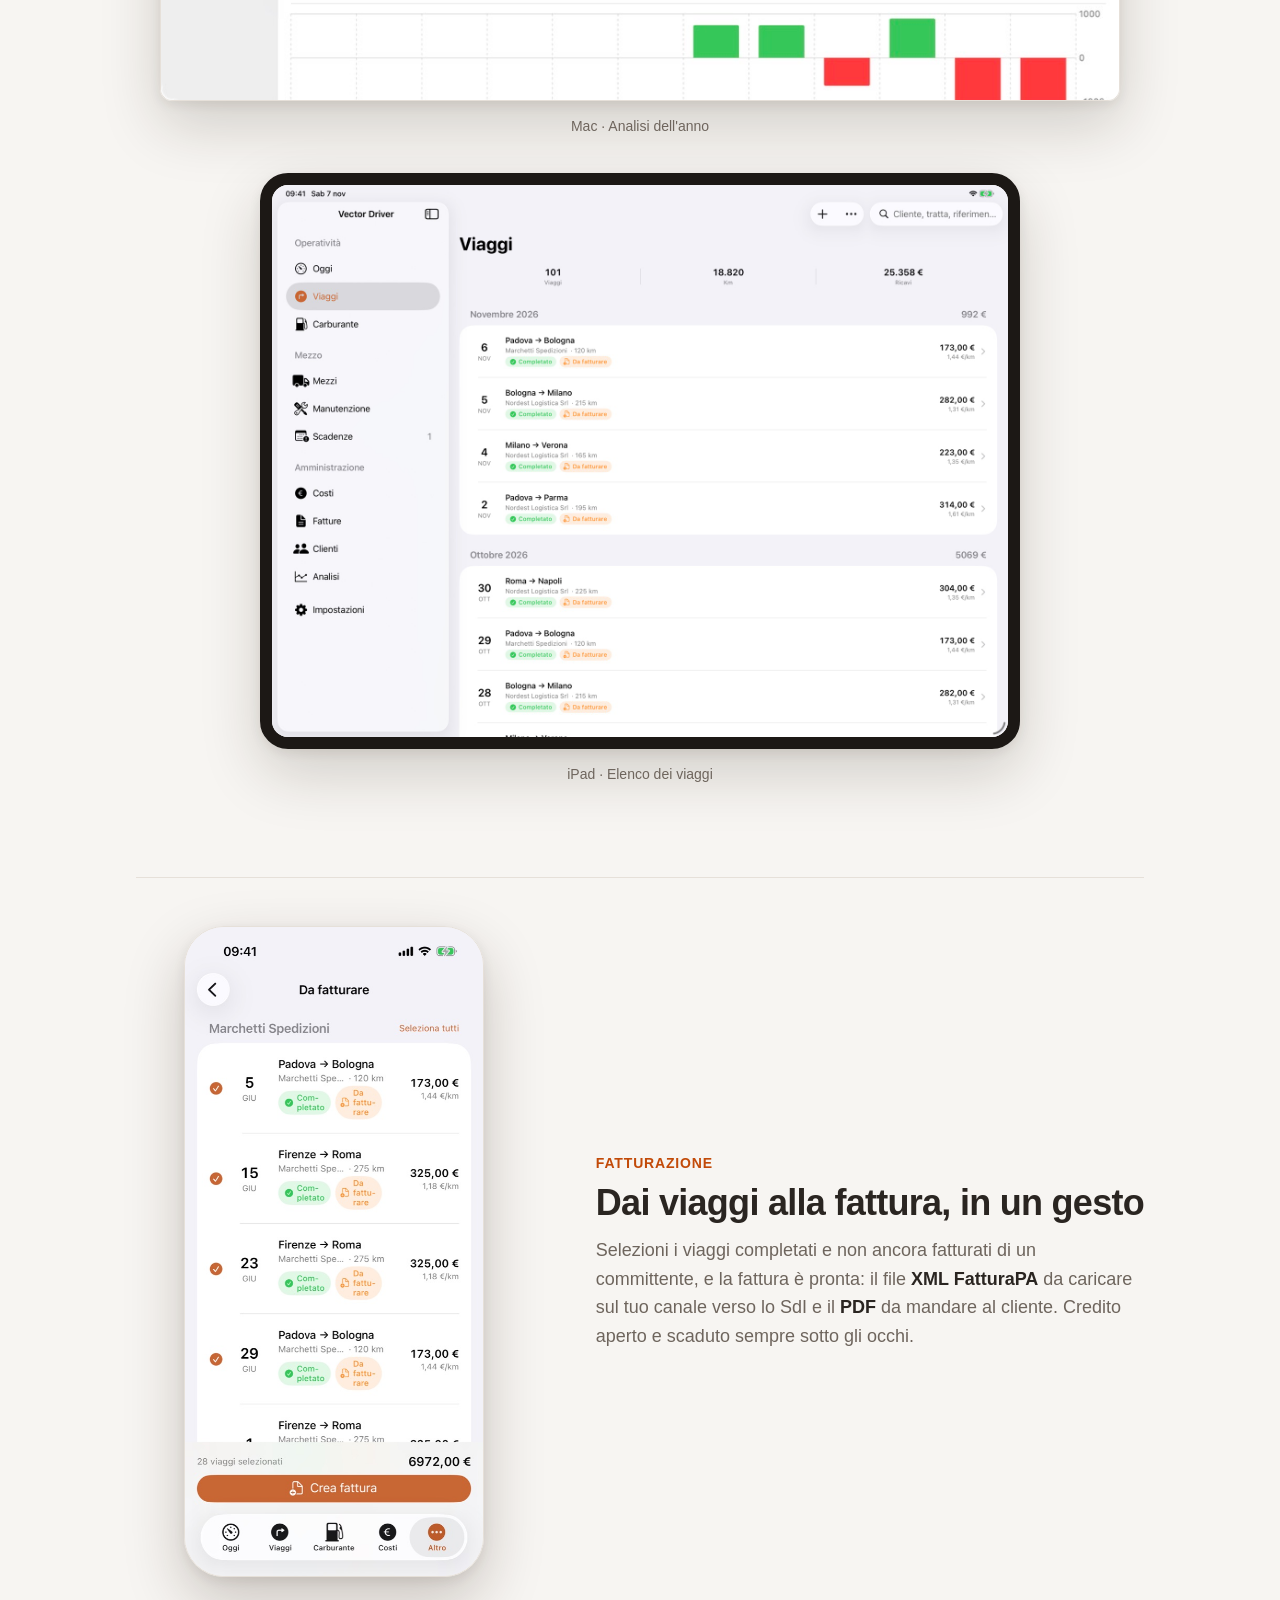
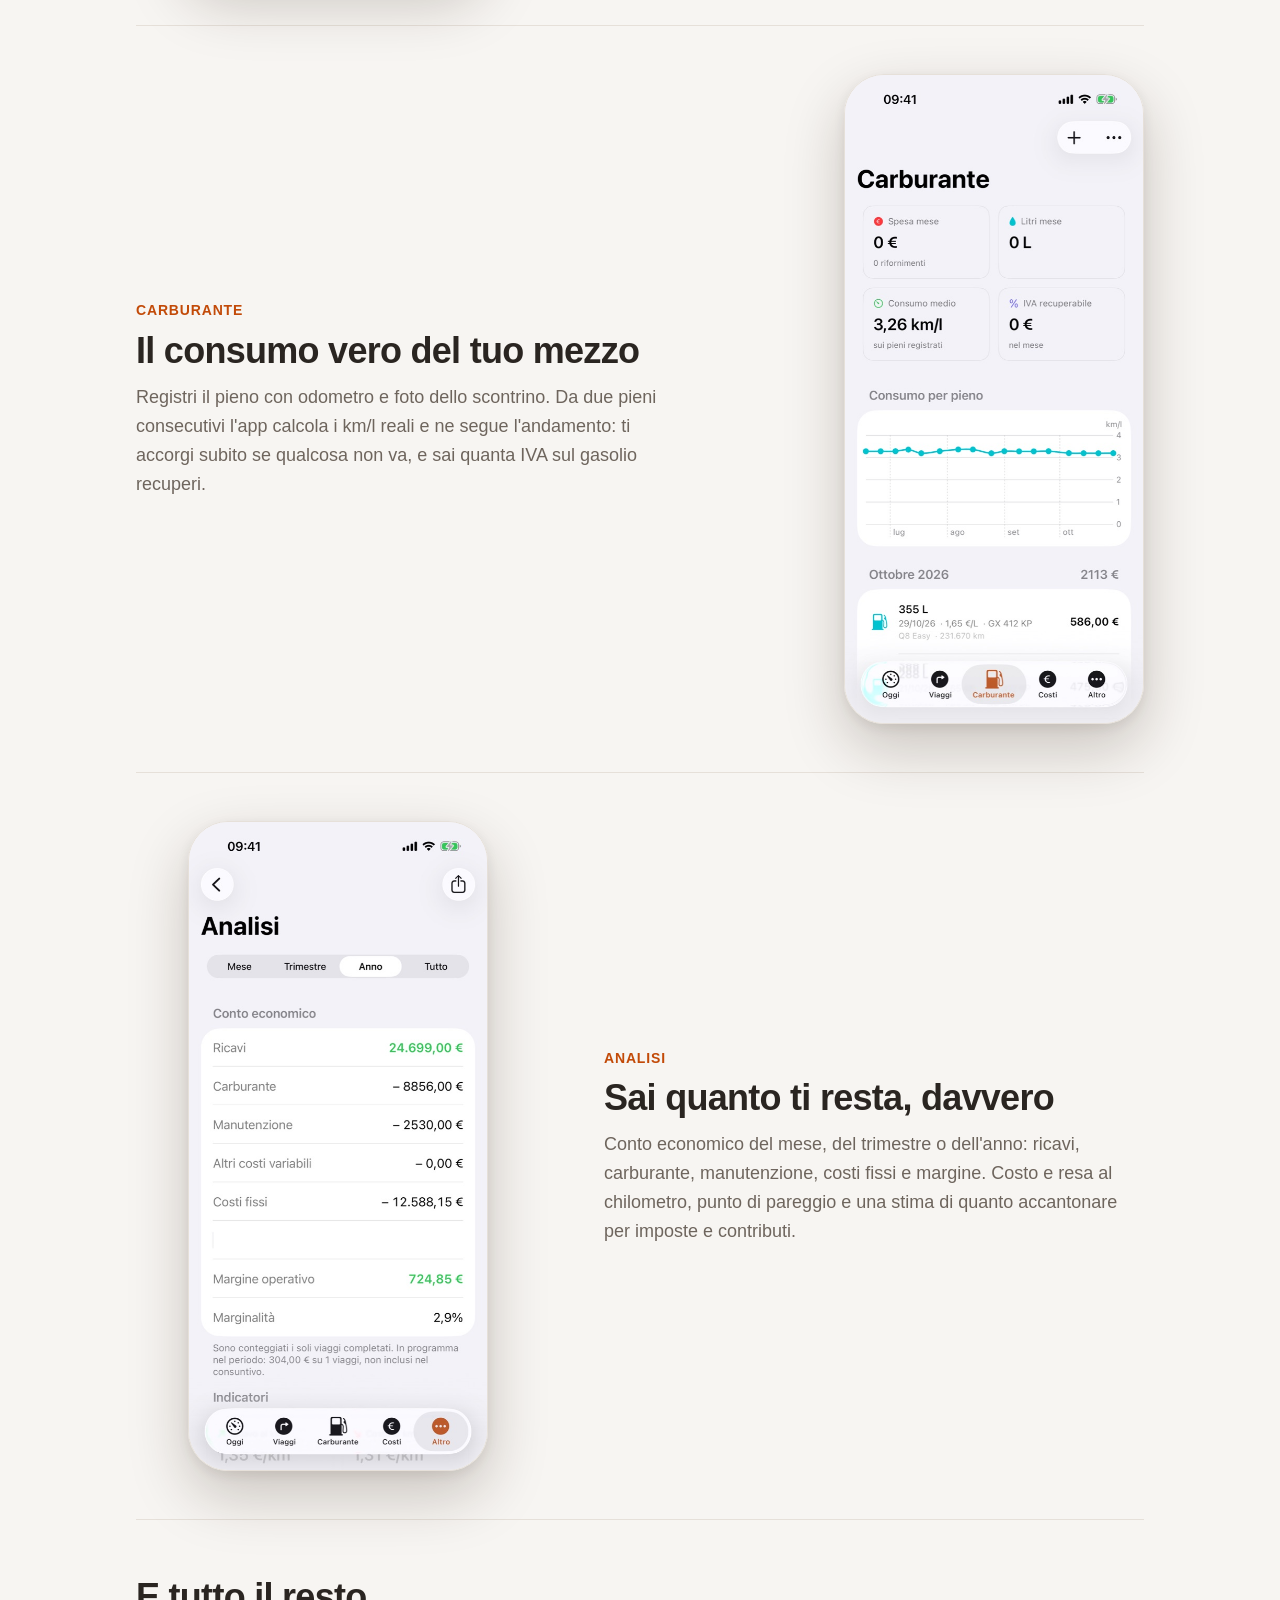
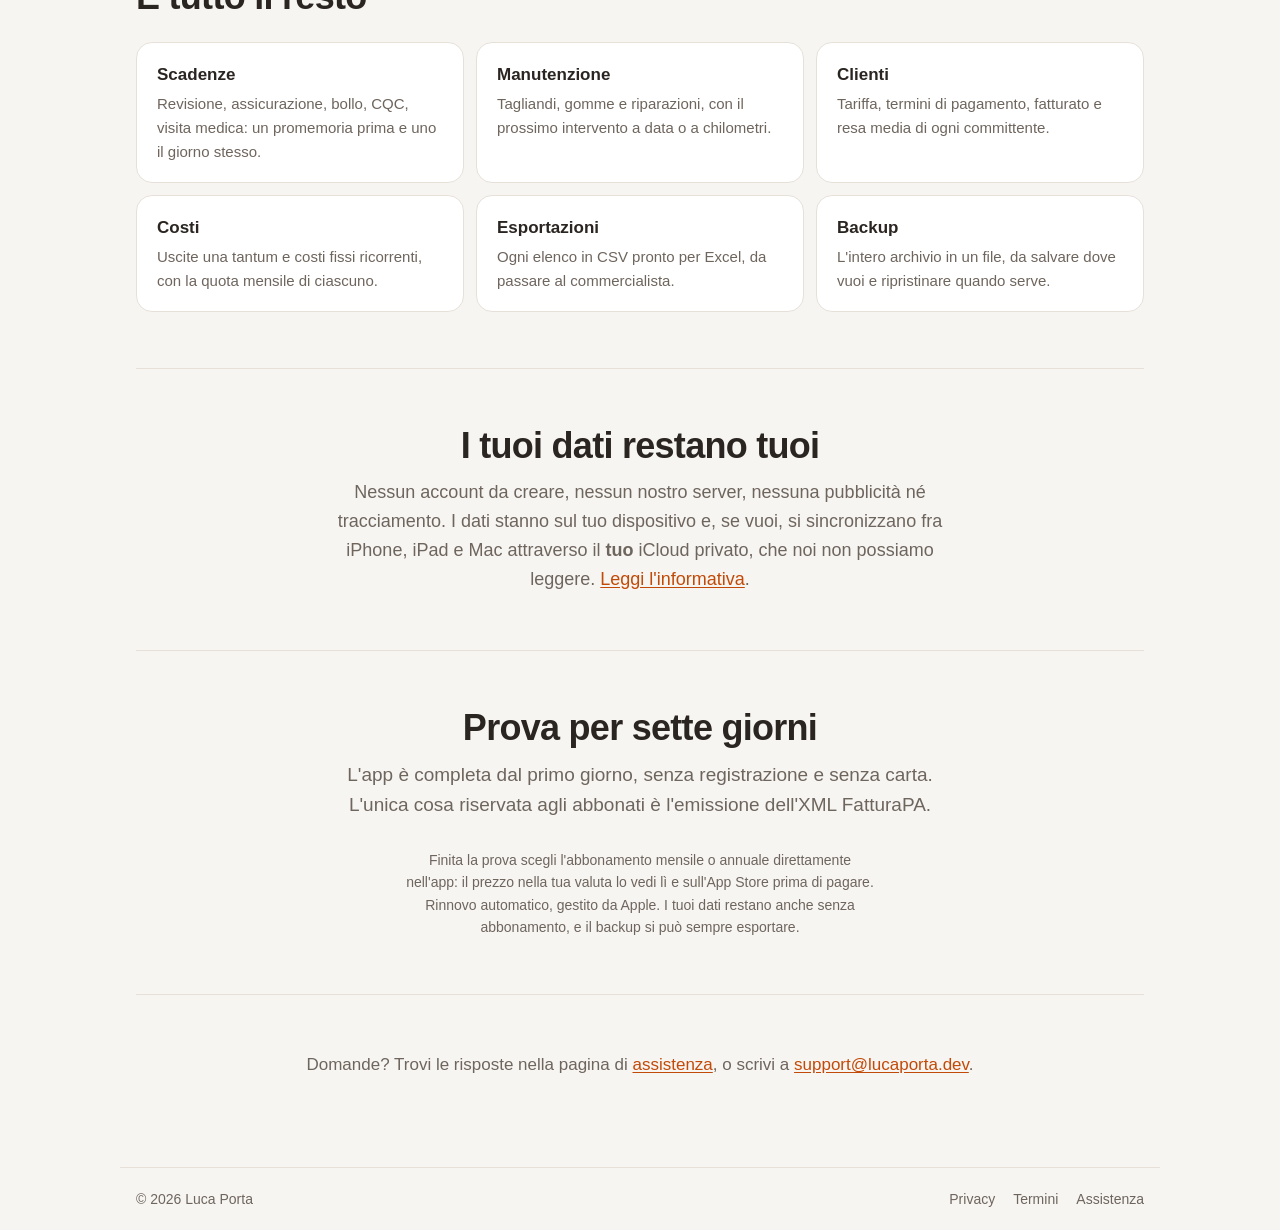
==== commit 537fc744: "Aggiorna il sito da Vector_app@8df776e" ====
--- a/index.html
+++ b/index.html
@@ -12,7 +12,6 @@
 <body>
 <header class="testata">
   <a class="marchio" href=""><svg viewBox="0 0 64 64" aria-hidden="true"><path d="M12.0,40.82 L33.51,19.31 L26.62,12.43 L52.0,12.0 L51.57,37.38 L44.69,30.49 L23.18,52.0 Z" fill="currentColor"/></svg><span>Vector Driver</span></a>
-  <nav><a href="privacy/">Privacy</a><a href="termini/">Termini</a><a href="supporto/">Assistenza</a></nav>
 </header>
 <main class="home">
 <section class="eroe">
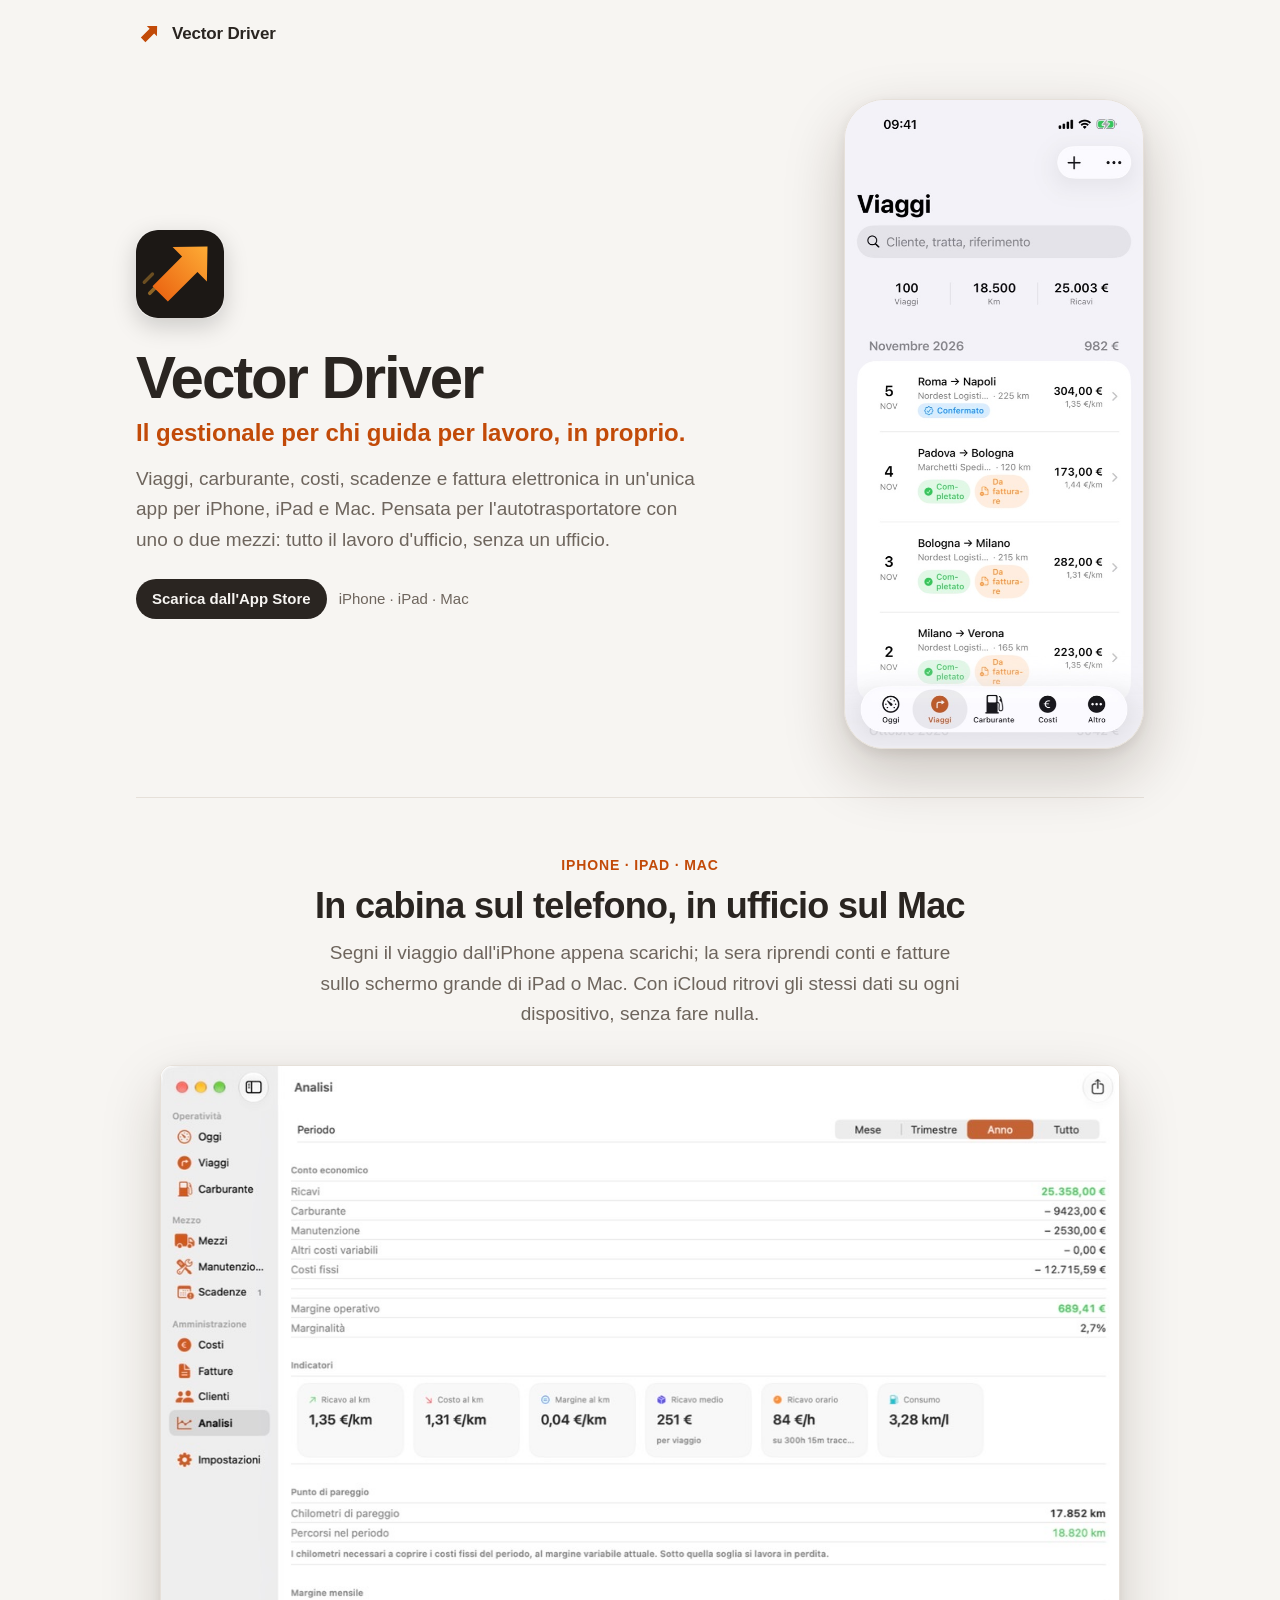
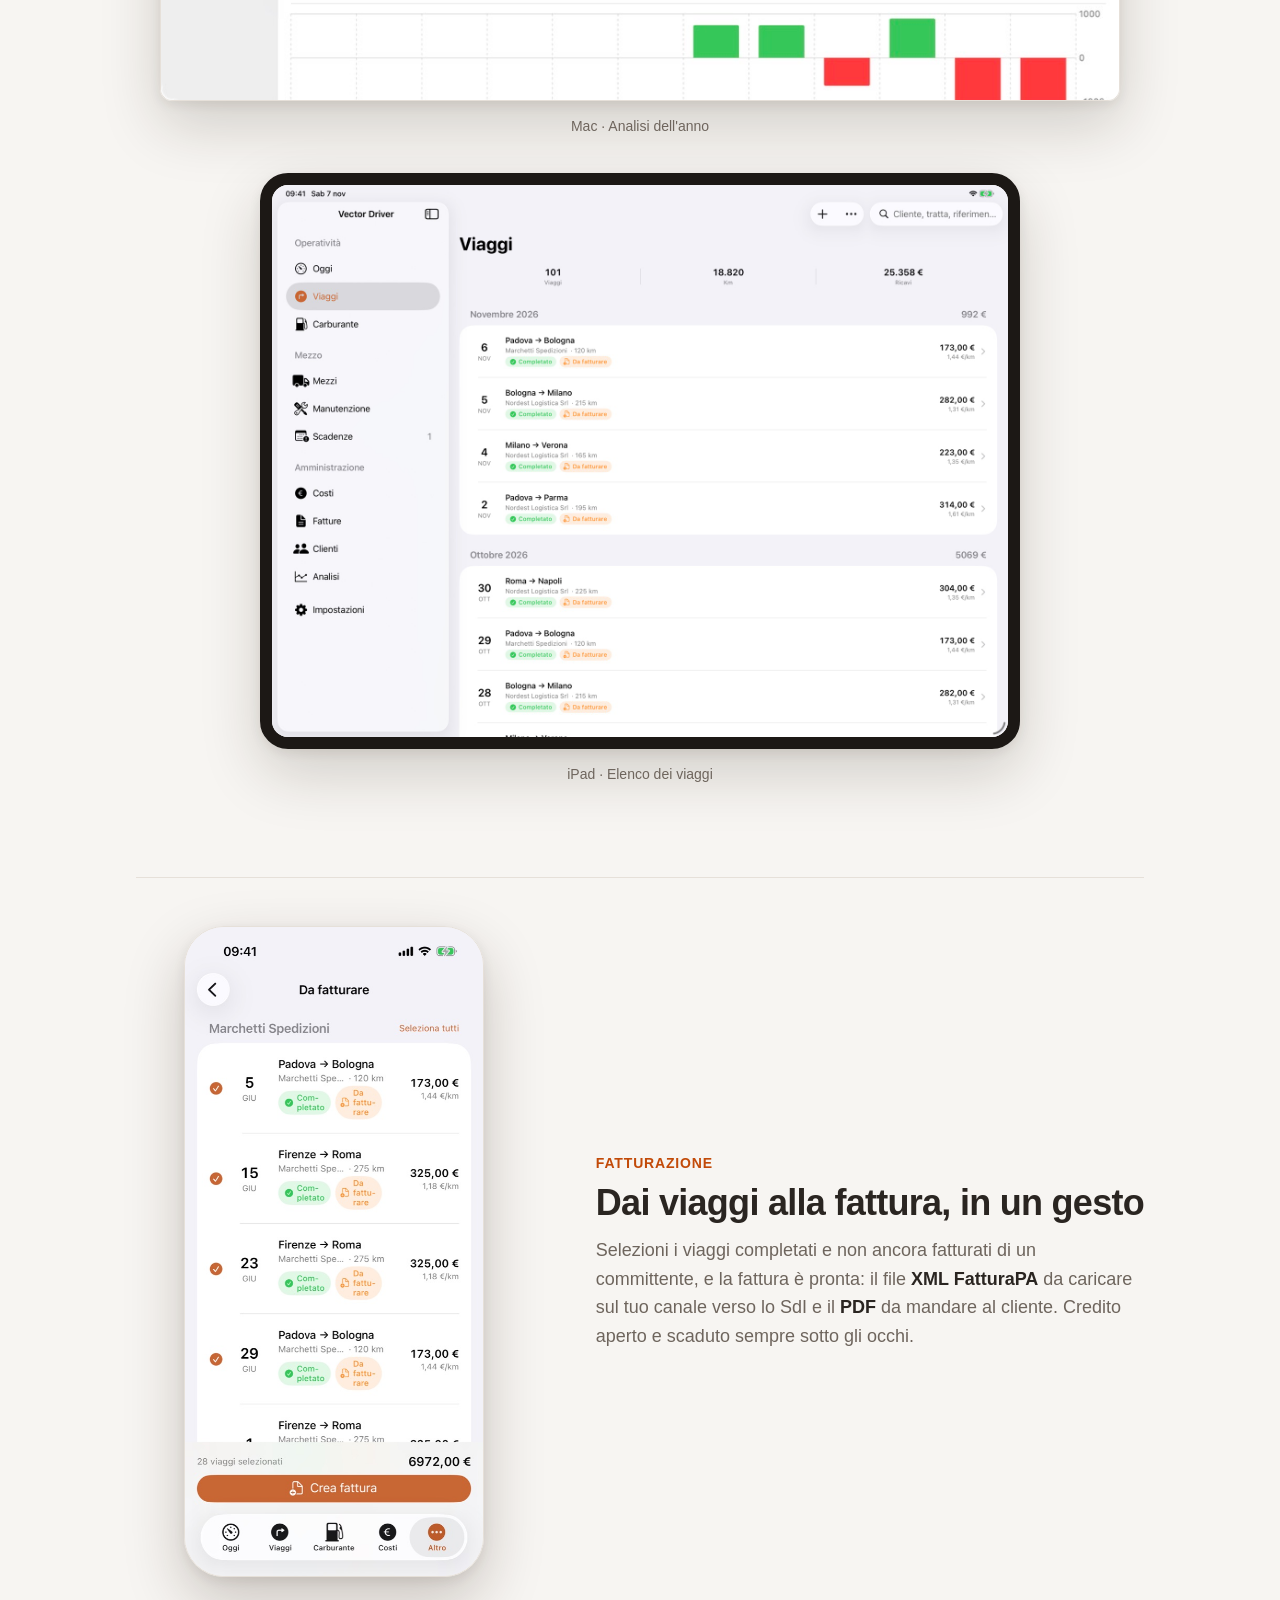
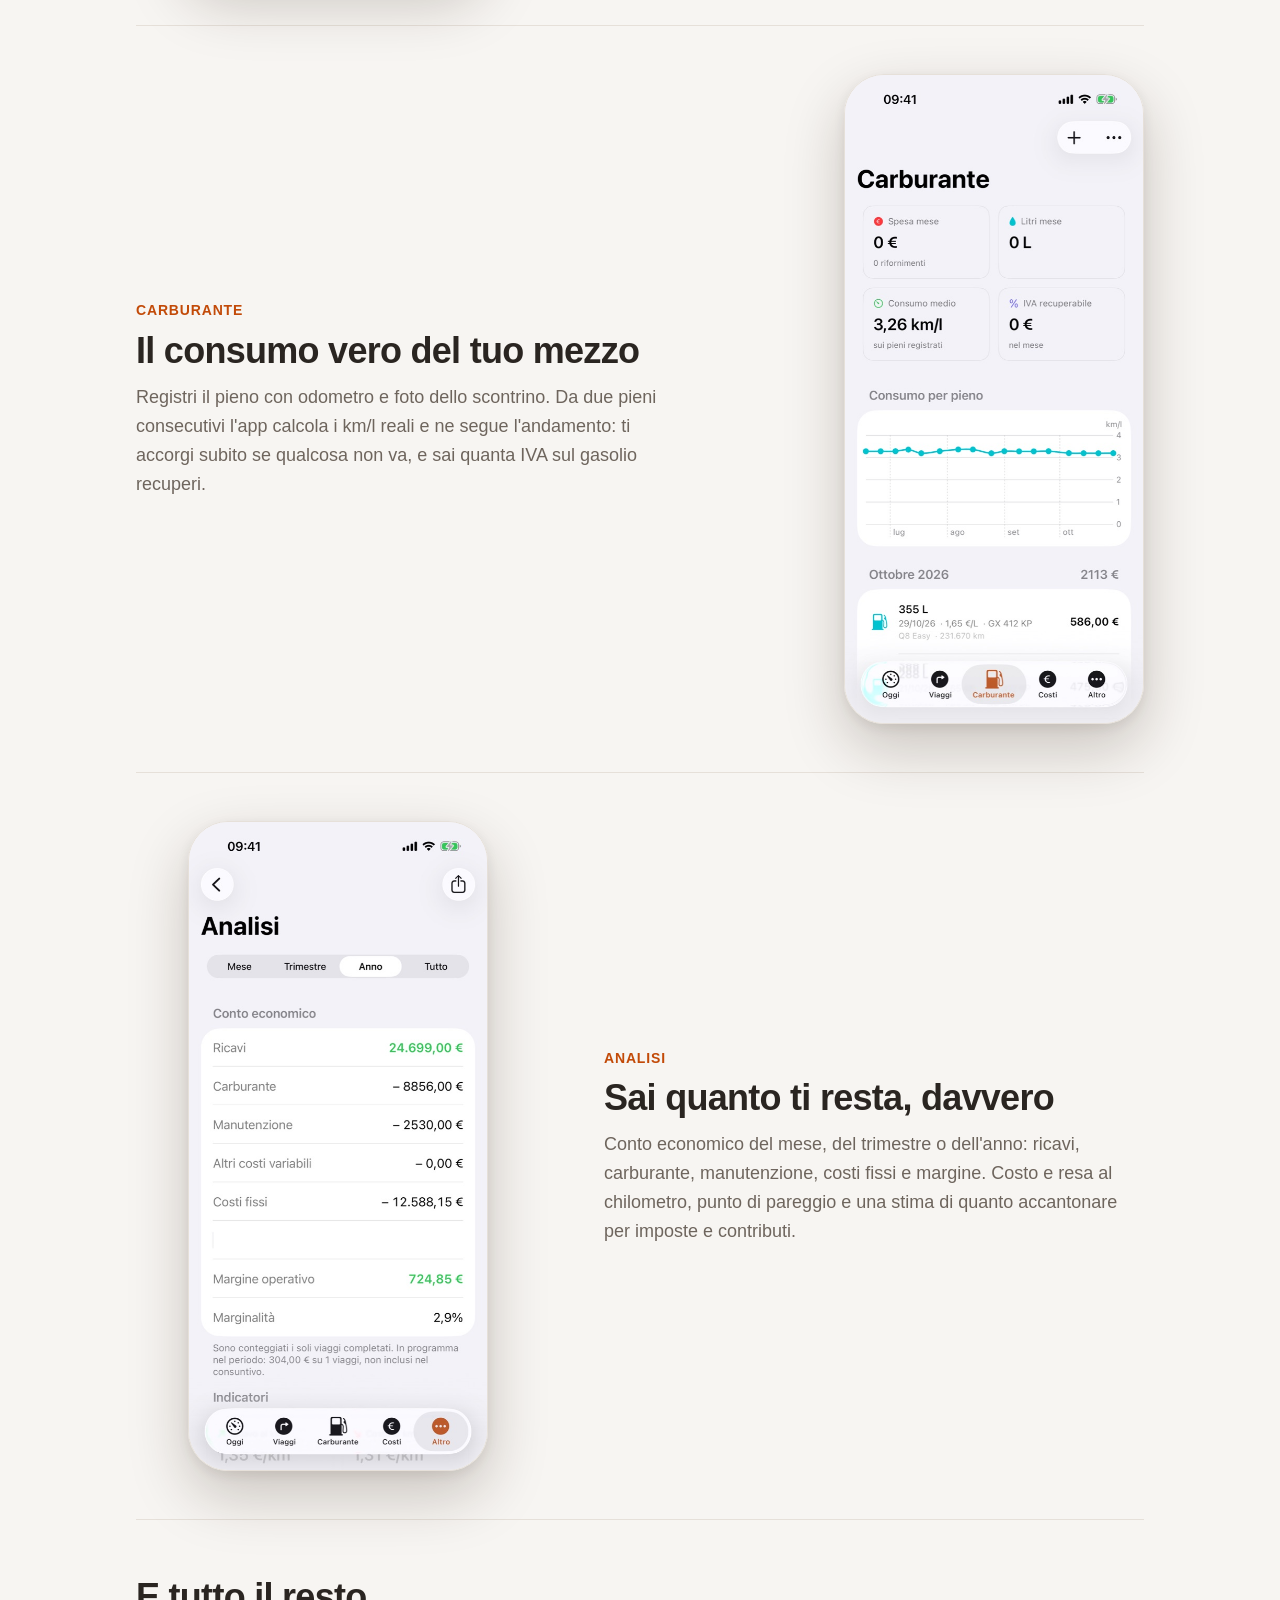
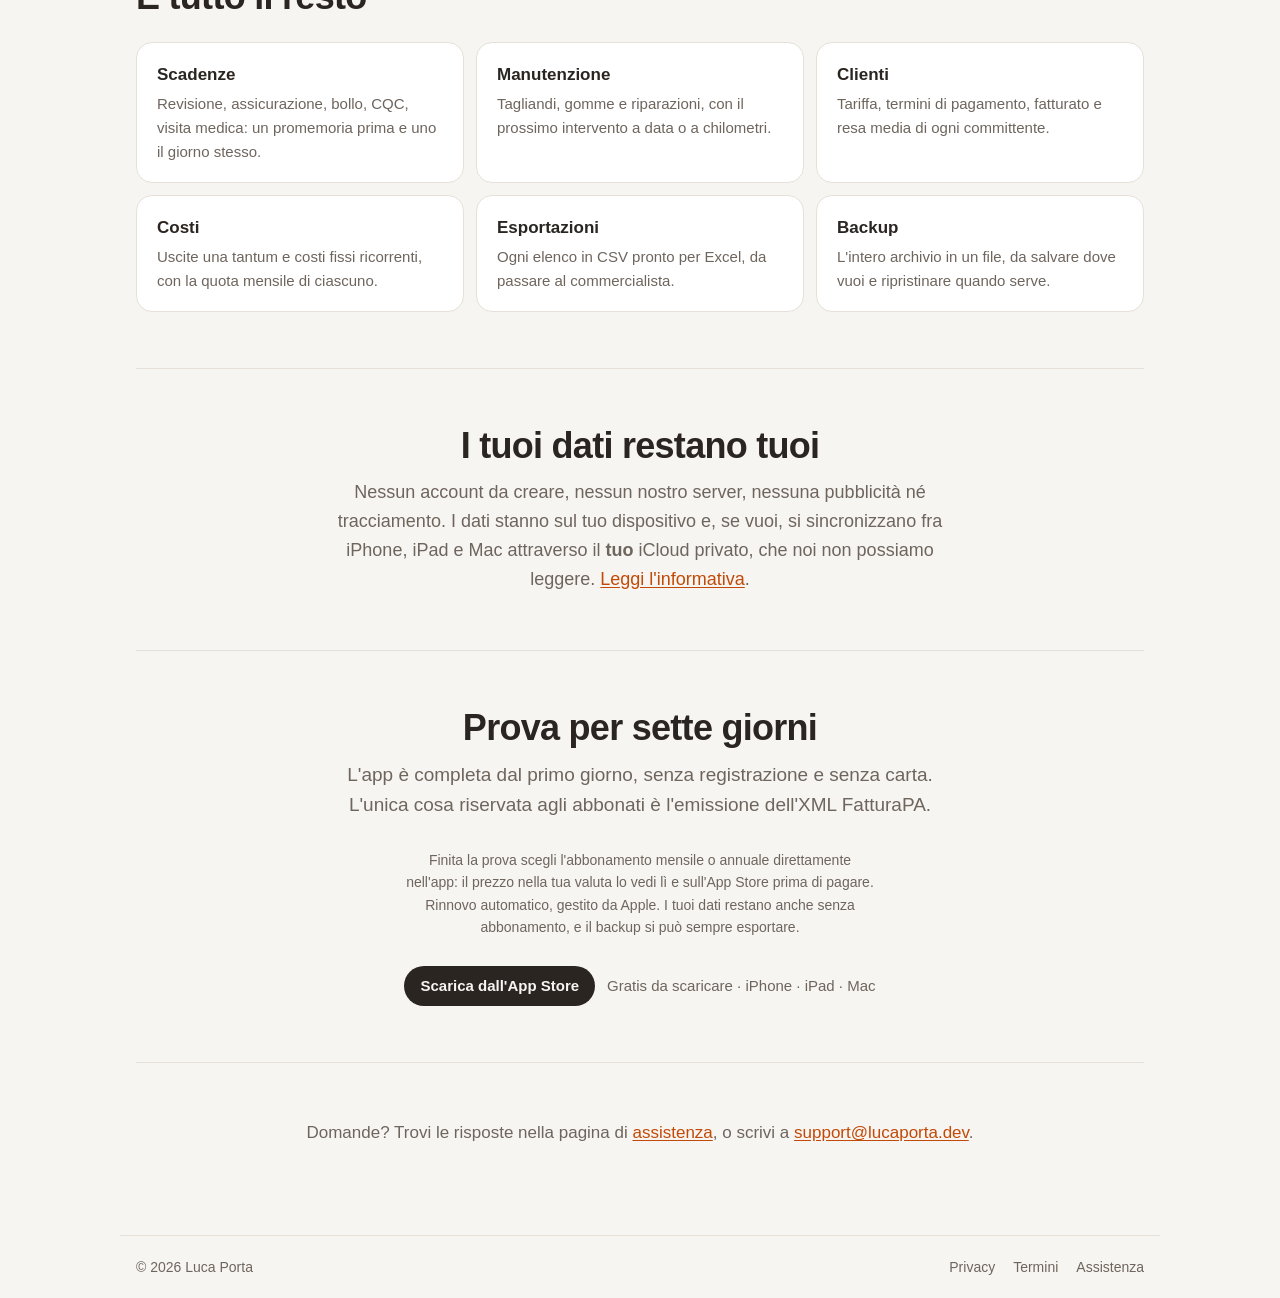
==== commit 4206112f: "Aggiorna il sito da Vector_app@995d367" ====
--- a/index.html
+++ b/index.html
@@ -6,6 +6,7 @@
 <title>Vector Driver</title>
 <meta name="description" content="Il gestionale per chi guida per lavoro: viaggi, carburante, costi e fattura elettronica su iPhone, iPad e Mac.">
 <meta name="color-scheme" content="light dark">
+<meta name="apple-itunes-app" content="app-id=6828247352">
 <link rel="icon" href="favicon.svg" type="image/svg+xml">
 <link rel="stylesheet" href="stile.css">
 </head>
@@ -22,7 +23,7 @@
     <p class="lead">Viaggi, carburante, costi, scadenze e fattura elettronica in
     un'unica app per iPhone, iPad e Mac. Pensata per l'autotrasportatore con uno
     o due mezzi: tutto il lavoro d'ufficio, senza un ufficio.</p>
-    <p class="disponibile"><span class="pastiglia">Presto sull'App Store</span>
+    <p class="disponibile"><a class="pastiglia" href="https://apps.apple.com/it/app/id6828247352">Scarica dall'App Store</a>
     <span class="piattaforme">iPhone · iPad · Mac</span></p>
   </div>
   <img class="telefono" src="immagini/viaggi.jpg" alt="L'elenco dei viaggi con tratta, committente, chilometri, nolo e resa al chilometro" width="570" height="1240" loading="lazy">
@@ -114,6 +115,8 @@
   direttamente nell'app: il prezzo nella tua valuta lo vedi lì e sull'App Store
   prima di pagare. Rinnovo automatico, gestito da Apple. I tuoi dati restano anche
   senza abbonamento, e il backup si può sempre esportare.</p>
+  <p class="disponibile"><a class="pastiglia" href="https://apps.apple.com/it/app/id6828247352">Scarica dall'App Store</a>
+  <span class="piattaforme">Gratis da scaricare · iPhone · iPad · Mac</span></p>
 </section>
 
 <section class="contatti">
--- a/stile.css
+++ b/stile.css
@@ -180,6 +180,9 @@
   font-size: 15px;
   font-weight: 600;
 }
+a.pastiglia { text-decoration: none; transition: opacity 0.15s; }
+a.pastiglia:hover { opacity: 0.85; }
+a.pastiglia:focus-visible { outline: 2px solid var(--accento); outline-offset: 3px; }
 .piattaforme { color: var(--testo-tenue); font-size: 15px; }
 
 .funzione { border-top: 1px solid var(--bordo); }
@@ -217,6 +220,7 @@
 
 .prezzi { text-align: center; }
 .prezzi .lead { max-width: 32em; margin: 0 auto 28px; }
+.prezzi .disponibile { justify-content: center; margin-top: 28px; }
 .nota-piccola { font-size: 14px; color: var(--testo-tenue); max-width: 34em; margin: 0 auto; }
 
 .contatti { text-align: center; color: var(--testo-tenue); }
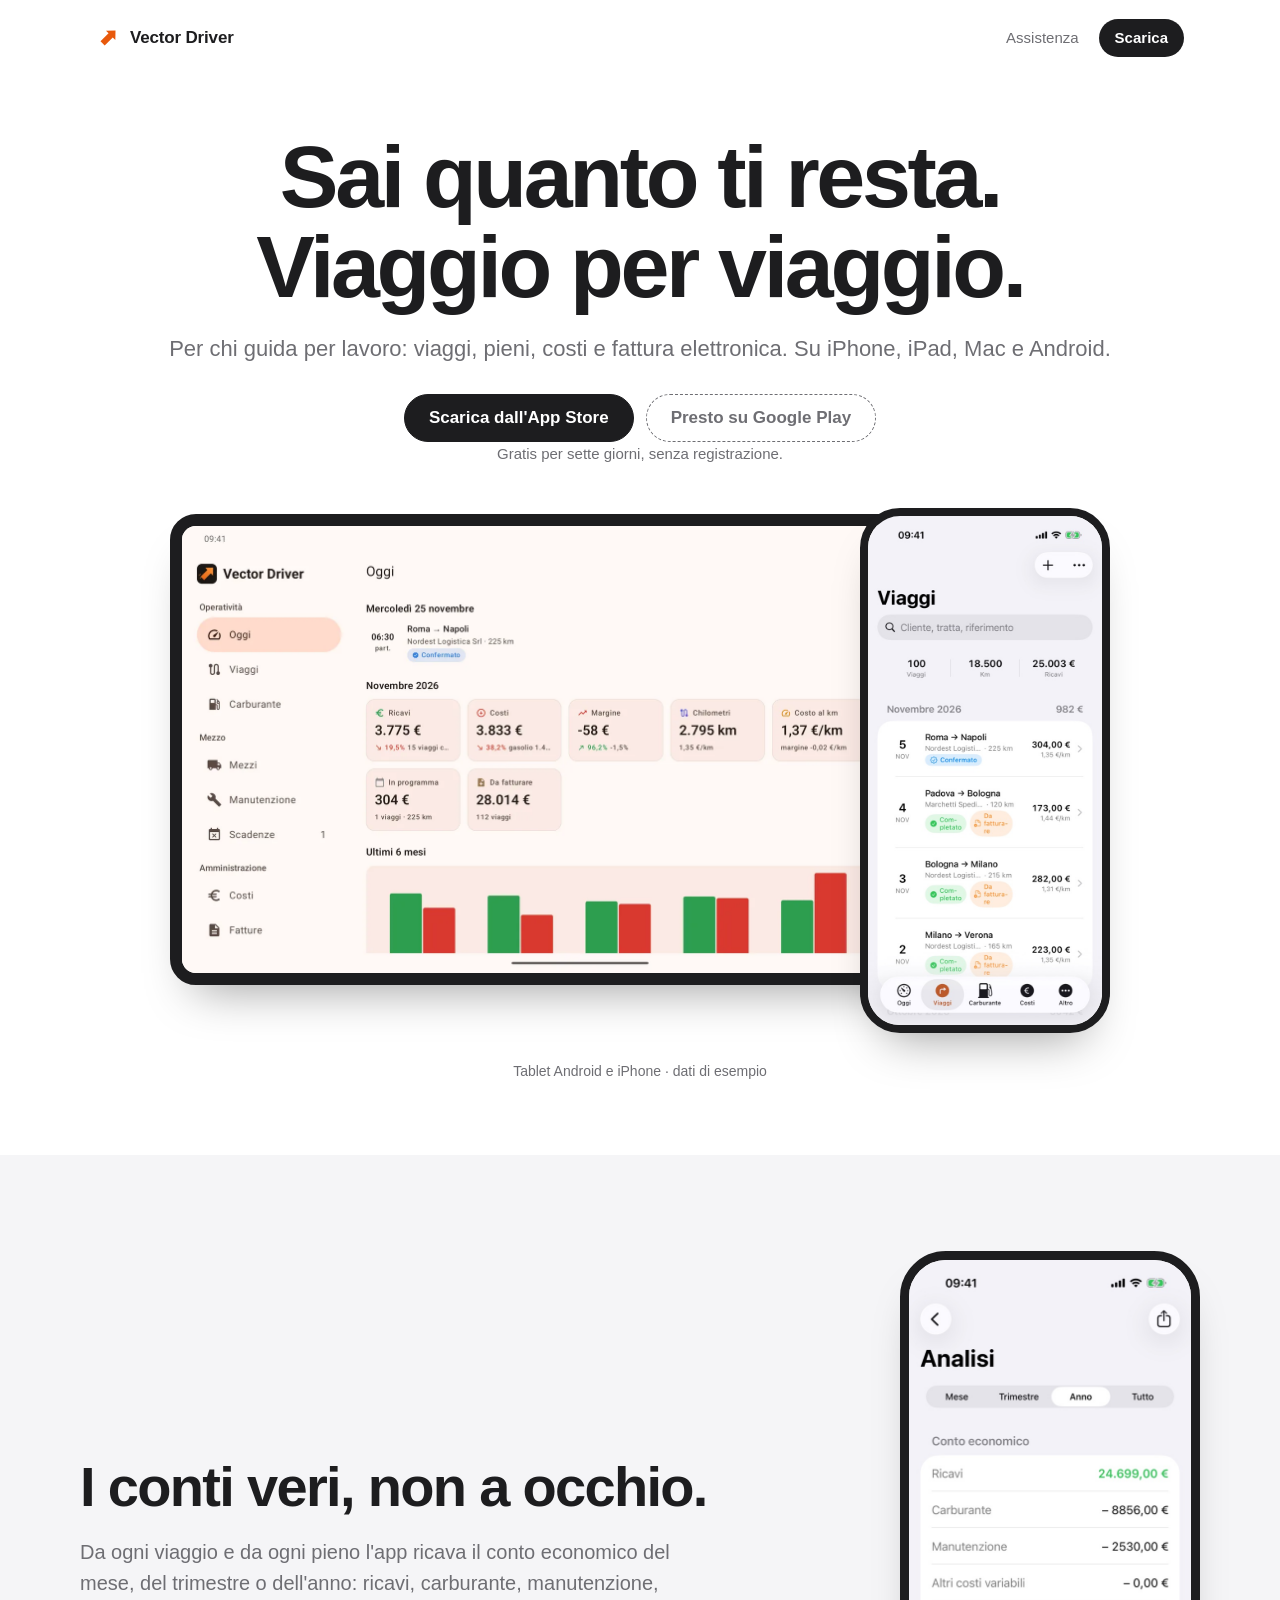
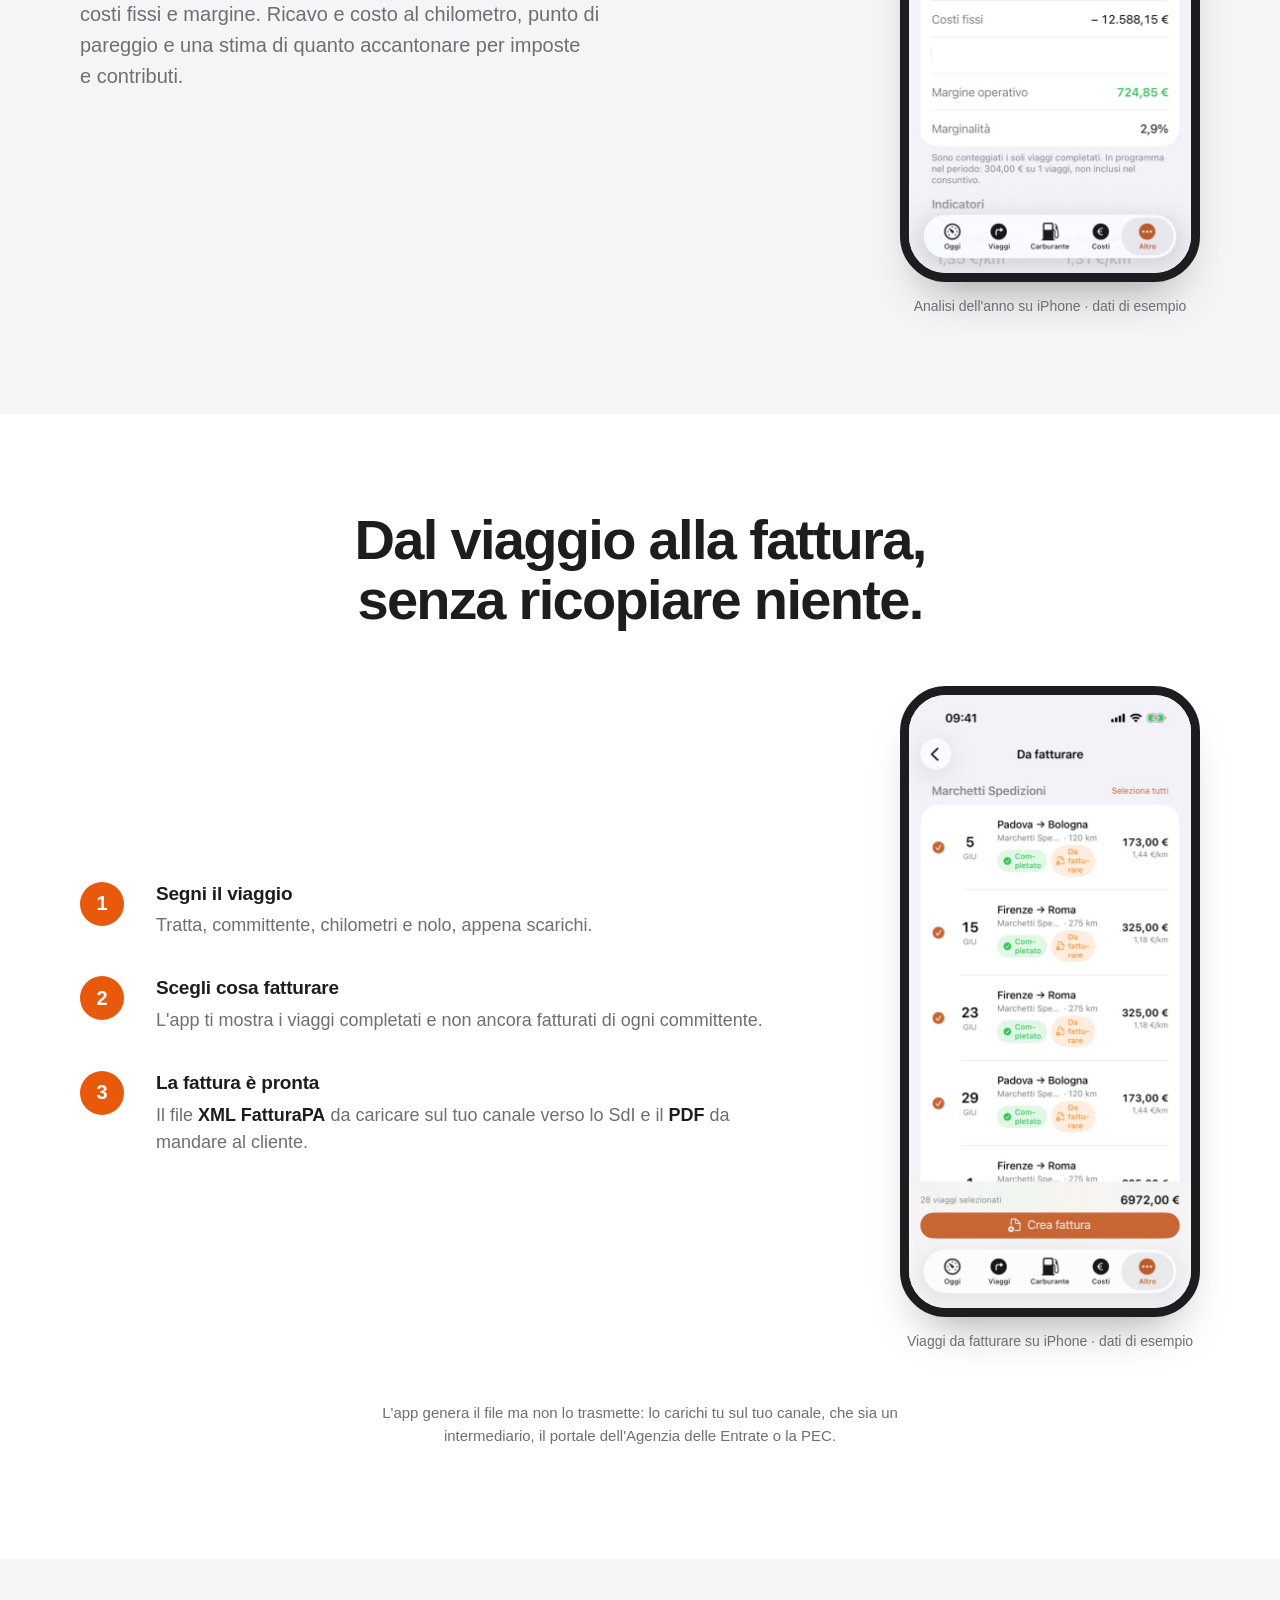
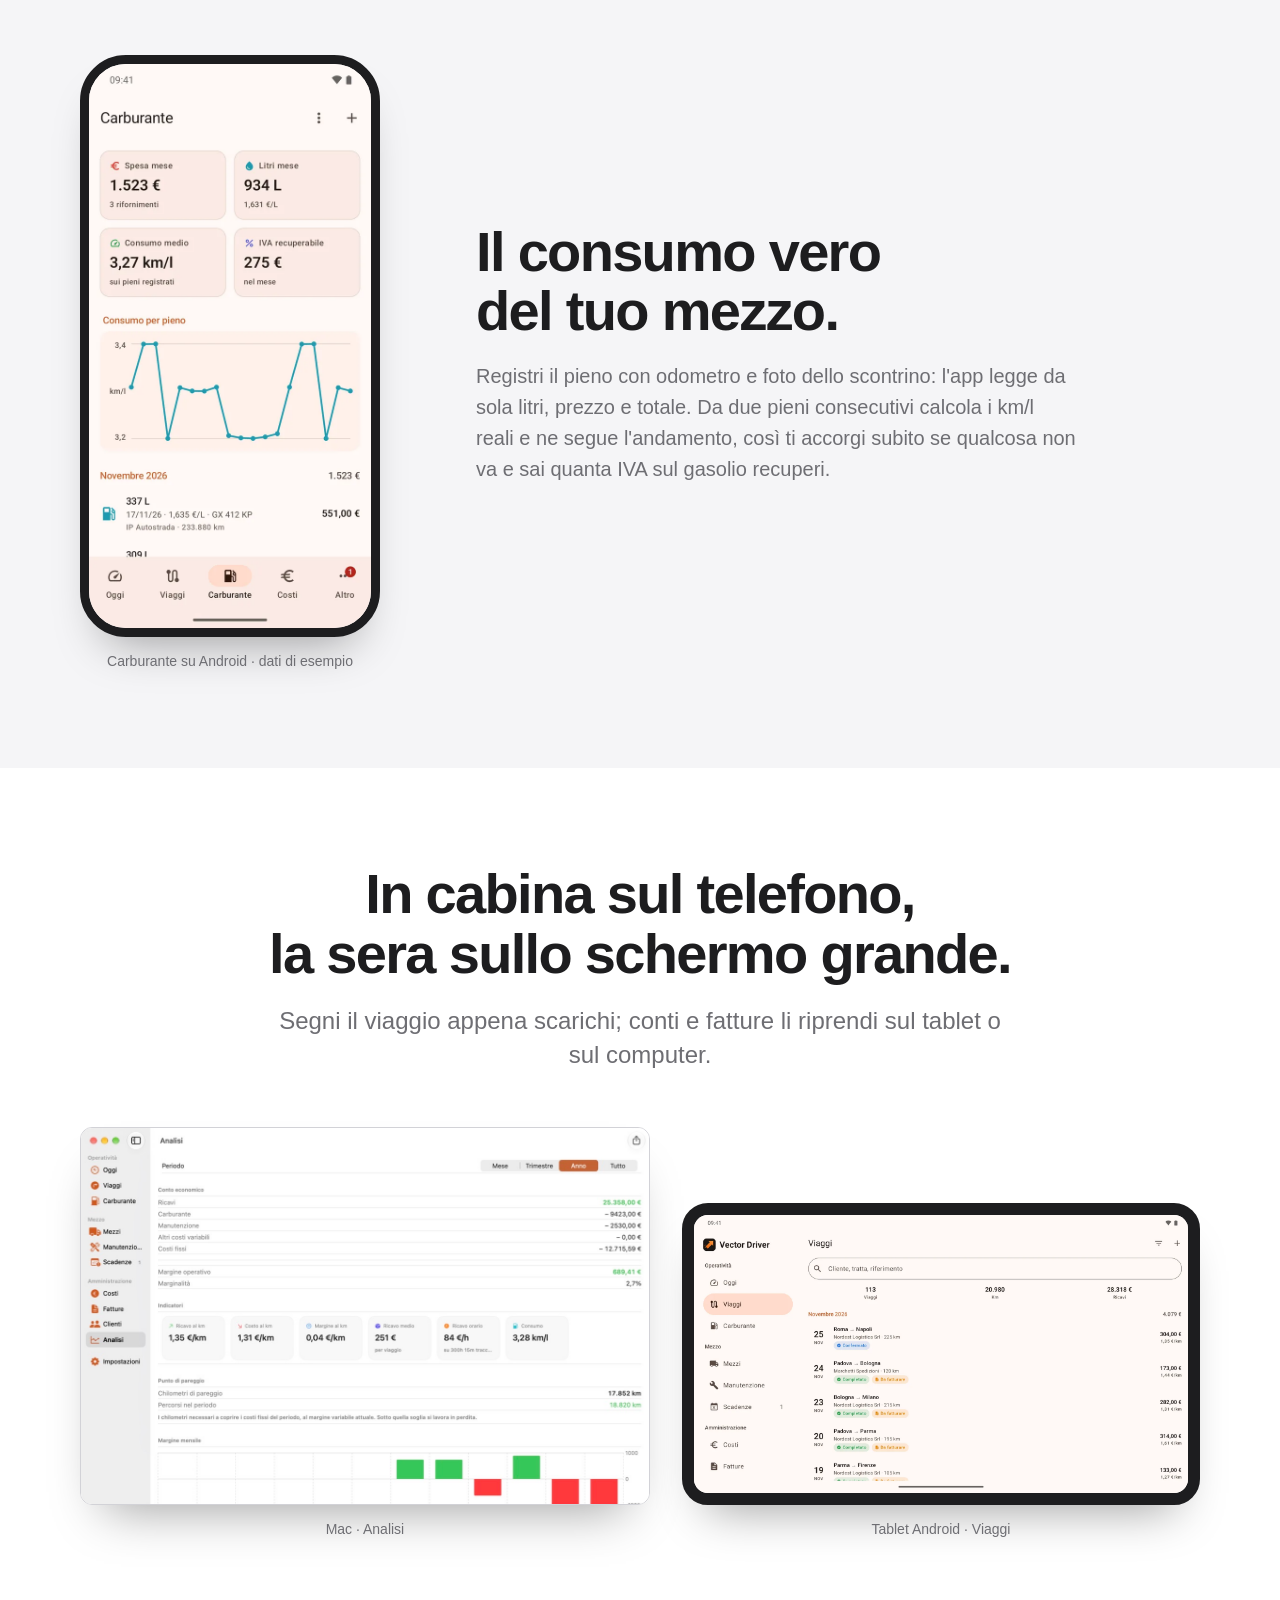
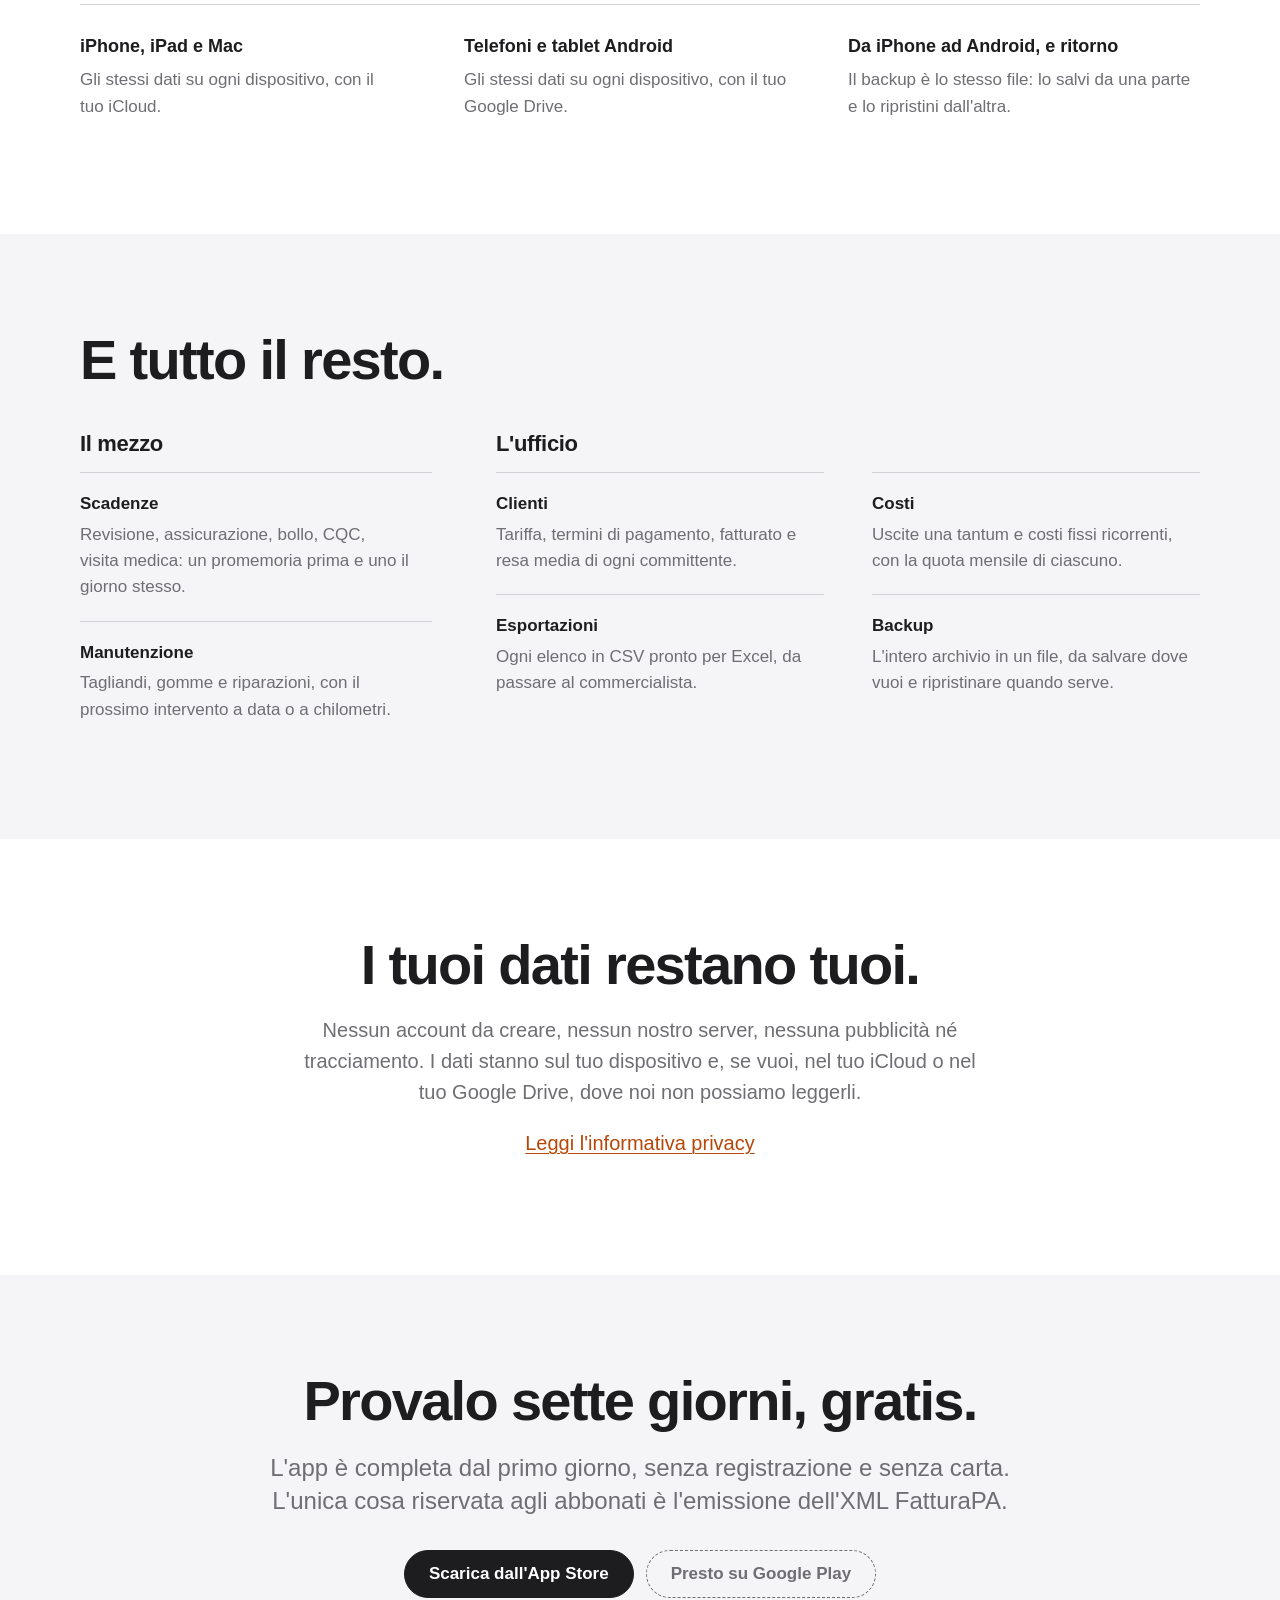
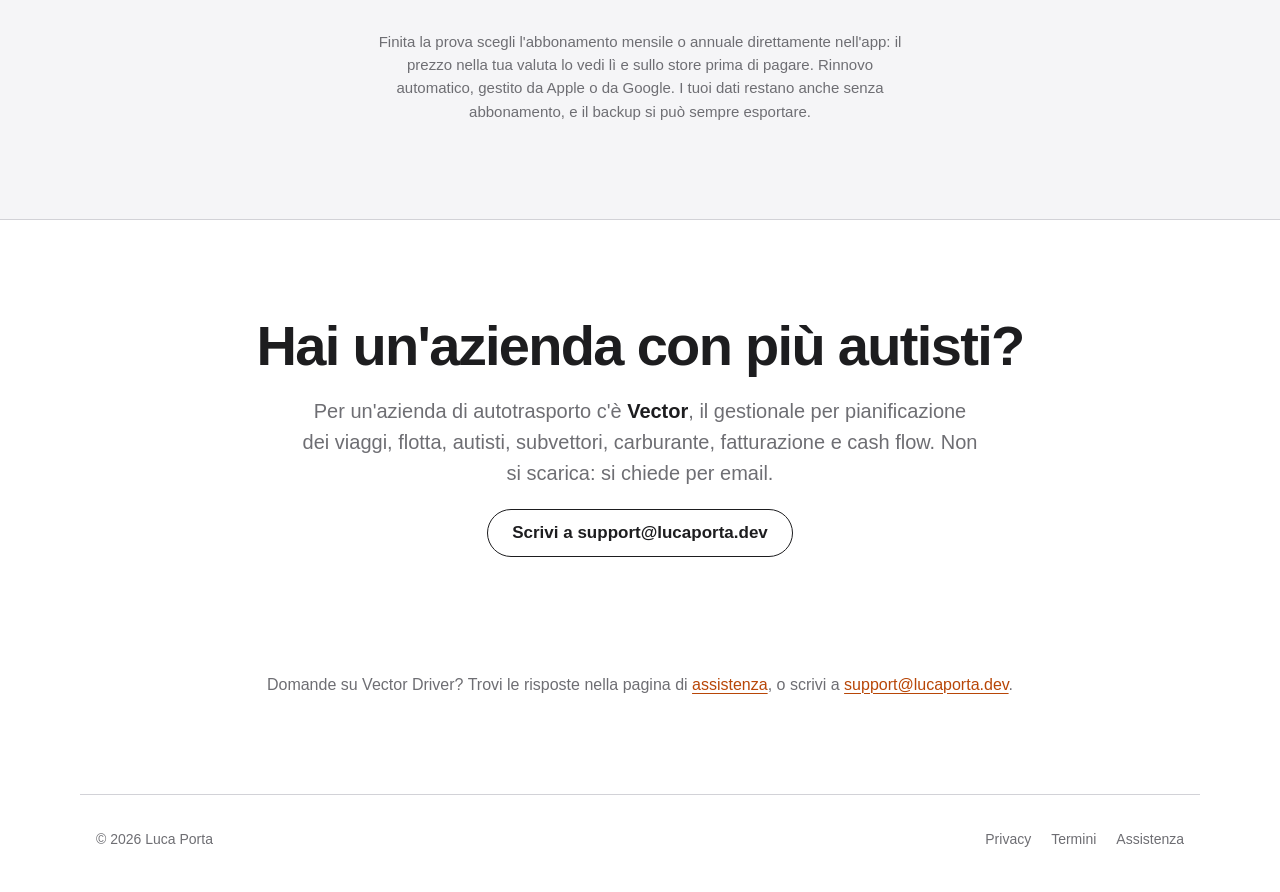
==== commit cfa3dbff: "Aggiorna il sito da Vector_app@28a33a9" ====
--- a/index.html
+++ b/index.html
@@ -4,129 +4,172 @@
 <meta charset="utf-8">
 <meta name="viewport" content="width=device-width, initial-scale=1">
 <title>Vector Driver</title>
-<meta name="description" content="Il gestionale per chi guida per lavoro: viaggi, carburante, costi e fattura elettronica su iPhone, iPad e Mac.">
+<meta name="description" content="Il gestionale per chi guida per lavoro: viaggi, carburante, costi e fattura elettronica su iPhone, iPad, Mac e Android.">
 <meta name="color-scheme" content="light dark">
 <meta name="apple-itunes-app" content="app-id=6828247352">
 <link rel="icon" href="favicon.svg" type="image/svg+xml">
 <link rel="stylesheet" href="stile.css">
 </head>
 <body>
+<a class="salta" href="#contenuto">Vai al contenuto</a>
 <header class="testata">
   <a class="marchio" href=""><svg viewBox="0 0 64 64" aria-hidden="true"><path d="M12.0,40.82 L33.51,19.31 L26.62,12.43 L52.0,12.0 L51.57,37.38 L44.69,30.49 L23.18,52.0 Z" fill="currentColor"/></svg><span>Vector Driver</span></a>
+  <nav aria-label="Principale">
+    <a href="supporto/">Assistenza</a>
+    <a class="scarica" href="https://apps.apple.com/it/app/id6828247352">Scarica</a>
+  </nav>
 </header>
-<main class="home">
+<main id="contenuto" class="home">
 <section class="eroe">
-  <div class="eroe-testo">
-    <img class="icona" src="favicon.svg" alt="" width="88" height="88">
-    <h1>Vector Driver</h1>
-    <p class="sottotitolo">Il gestionale per chi guida per lavoro, in proprio.</p>
-    <p class="lead">Viaggi, carburante, costi, scadenze e fattura elettronica in
-    un'unica app per iPhone, iPad e Mac. Pensata per l'autotrasportatore con uno
-    o due mezzi: tutto il lavoro d'ufficio, senza un ufficio.</p>
-    <p class="disponibile"><a class="pastiglia" href="https://apps.apple.com/it/app/id6828247352">Scarica dall'App Store</a>
-    <span class="piattaforme">iPhone · iPad · Mac</span></p>
+  <h1>Sai quanto ti resta.<br>Viaggio per viaggio.</h1>
+  <p class="sottotitolo">Per chi guida per lavoro: viaggi, pieni, costi e fattura
+  elettronica. Su iPhone, iPad, Mac e Android.</p>
+  <div class="store centrati"><a class="pulsante" href="https://apps.apple.com/it/app/id6828247352">Scarica dall'App Store</a><span class="pulsante in-arrivo" aria-disabled="true">Presto su Google Play</span></div>
+  <p class="prova-breve">Gratis per sette giorni, senza registrazione.</p>
+  <div class="vetrina">
+    <img class="tablet" src="immagini/android-tablet-oggi.webp" width="1600" height="900"
+         alt="Vector Driver su un tablet Android: la giornata con il viaggio Roma–Napoli e i numeri del mese">
+    <img class="telefono" src="immagini/viaggi.jpg" alt="Vector Driver su iPhone: l'elenco dei viaggi con tratta, committente, chilometri, nolo e resa al chilometro" width="570" height="1240" loading="lazy">
   </div>
-  <img class="telefono" src="immagini/viaggi.jpg" alt="L'elenco dei viaggi con tratta, committente, chilometri, nolo e resa al chilometro" width="570" height="1240" loading="lazy">
+  <p class="didascalia">Tablet Android e iPhone · dati di esempio</p>
 </section>
 
-<section class="dispositivi">
-  <p class="occhiello">iPhone · iPad · Mac</p>
-  <h2>In cabina sul telefono, in ufficio sul Mac</h2>
-  <p class="lead">Segni il viaggio dall'iPhone appena scarichi; la sera riprendi
-  conti e fatture sullo schermo grande di iPad o Mac. Con iCloud ritrovi gli
-  stessi dati su ogni dispositivo, senza fare nulla.</p>
-  <figure class="mac">
-    <img src="immagini/mac-analisi.jpg" width="1180" height="780" loading="lazy"
-         alt="Vector Driver sul Mac: il conto economico annuale con ricavi, costi, margine e indicatori al chilometro">
-    <figcaption>Mac · Analisi dell'anno</figcaption>
-  </figure>
-  <figure class="ipad">
-    <img src="immagini/ipad-viaggi.jpg" width="1600" height="1200" loading="lazy"
-         alt="Vector Driver su iPad: la barra laterale con le sezioni e l'elenco dei viaggi del mese">
-    <figcaption>iPad · Elenco dei viaggi</figcaption>
+<section class="fascia numeri">
+  <div class="colonna-testo">
+    <h2>I conti veri, non a occhio.</h2>
+    <p>Da ogni viaggio e da ogni pieno l'app ricava il conto economico del mese,
+    del trimestre o dell'anno: ricavi, carburante, manutenzione, costi fissi e
+    margine. Ricavo e costo al chilometro, punto di pareggio e una stima di
+    quanto accantonare per imposte e contributi.</p>
+  </div>
+  <figure>
+    <img class="telefono" src="immagini/analisi.jpg" alt="Il conto economico annuale su iPhone, con ricavi, costi e margine operativo" width="570" height="1240" loading="lazy">
+    <figcaption>Analisi dell'anno su iPhone · dati di esempio</figcaption>
   </figure>
 </section>
 
-<section class="funzione">
-  <div>
-    <p class="occhiello">Fatturazione</p>
-    <h2>Dai viaggi alla fattura, in un gesto</h2>
-    <p>Selezioni i viaggi completati e non ancora fatturati di un committente, e
-    la fattura è pronta: il file <strong>XML FatturaPA</strong> da caricare sul tuo
-    canale verso lo SdI e il <strong>PDF</strong> da mandare al cliente. Credito
-    aperto e scaduto sempre sotto gli occhi.</p>
+<section class="fattura">
+  <h2>Dal viaggio alla fattura,<br>senza ricopiare niente.</h2>
+  <div class="fattura-corpo">
+    <ol class="passi">
+      <li><h3>Segni il viaggio</h3><p>Tratta, committente, chilometri e nolo,
+      appena scarichi.</p></li>
+      <li><h3>Scegli cosa fatturare</h3><p>L'app ti mostra i viaggi completati
+      e non ancora fatturati di ogni committente.</p></li>
+      <li><h3>La fattura è pronta</h3><p>Il file <strong>XML FatturaPA</strong>
+      da caricare sul tuo canale verso lo SdI e il <strong>PDF</strong> da
+      mandare al cliente.</p></li>
+    </ol>
+    <figure>
+      <img class="telefono" src="immagini/fattura-nuova.jpg" alt="La selezione dei viaggi da fatturare su iPhone, con il totale e il pulsante Crea fattura" width="570" height="1240" loading="lazy">
+      <figcaption>Viaggi da fatturare su iPhone · dati di esempio</figcaption>
+    </figure>
   </div>
-  <img class="telefono" src="immagini/fattura-nuova.jpg" alt="La selezione dei viaggi da fatturare, con il totale e il pulsante Crea fattura" width="570" height="1240" loading="lazy">
+  <p class="nota">L'app genera il file ma non lo trasmette: lo carichi tu sul tuo
+  canale, che sia un intermediario, il portale dell'Agenzia delle Entrate o la PEC.</p>
 </section>
 
-<section class="funzione">
-  <div>
-    <p class="occhiello">Carburante</p>
-    <h2>Il consumo vero del tuo mezzo</h2>
-    <p>Registri il pieno con odometro e foto dello scontrino. Da due pieni
-    consecutivi l'app calcola i km/l reali e ne segue l'andamento: ti accorgi
-    subito se qualcosa non va, e sai quanta IVA sul gasolio recuperi.</p>
+<section class="fascia carburante">
+  <figure>
+    <img class="telefono" src="immagini/android-carburante.webp" alt="Il riepilogo carburante su Android: spesa e litri del mese, consumo medio, IVA recuperabile e il grafico del consumo per pieno" width="600" height="1200" loading="lazy">
+    <figcaption>Carburante su Android · dati di esempio</figcaption>
+  </figure>
+  <div class="colonna-testo">
+    <h2>Il consumo vero del tuo mezzo.</h2>
+    <p>Registri il pieno con odometro e foto dello scontrino: l'app legge da sola
+    litri, prezzo e totale. Da due pieni consecutivi calcola i km/l reali e ne
+    segue l'andamento, così ti accorgi subito se qualcosa non va e sai quanta IVA
+    sul gasolio recuperi.</p>
   </div>
-  <img class="telefono" src="immagini/carburante.jpg" alt="Il grafico del consumo per pieno in km/l e il riepilogo dei rifornimenti" width="570" height="1240" loading="lazy">
 </section>
 
-<section class="funzione">
-  <div>
-    <p class="occhiello">Analisi</p>
-    <h2>Sai quanto ti resta, davvero</h2>
-    <p>Conto economico del mese, del trimestre o dell'anno: ricavi, carburante,
-    manutenzione, costi fissi e margine. Costo e resa al chilometro, punto di
-    pareggio e una stima di quanto accantonare per imposte e contributi.</p>
+<section class="schermi">
+  <h2>In cabina sul telefono,<br>la sera sullo schermo grande.</h2>
+  <p class="sottotitolo">Segni il viaggio appena scarichi; conti e fatture li
+  riprendi sul tablet o sul computer.</p>
+  <div class="coppia">
+    <figure>
+      <img class="finestra" src="immagini/mac-analisi.jpg" width="1180" height="780" loading="lazy"
+           alt="Vector Driver sul Mac: il conto economico annuale con ricavi, costi, margine e indicatori al chilometro">
+      <figcaption>Mac · Analisi</figcaption>
+    </figure>
+    <figure>
+      <img class="tablet" src="immagini/android-tablet-viaggi.webp" width="1600" height="900" loading="lazy"
+           alt="Vector Driver su un tablet Android: la barra laterale con le sezioni e l'elenco dei viaggi del mese">
+      <figcaption>Tablet Android · Viaggi</figcaption>
+    </figure>
   </div>
-  <img class="telefono" src="immagini/analisi.jpg" alt="Il conto economico annuale con ricavi, costi e margine operativo" width="570" height="1240" loading="lazy">
+  <dl class="sincronia">
+    <div><dt>iPhone, iPad e Mac</dt><dd>Gli stessi dati su ogni dispositivo, con il tuo iCloud.</dd></div>
+    <div><dt>Telefoni e tablet Android</dt><dd>Gli stessi dati su ogni dispositivo, con il tuo Google Drive.</dd></div>
+    <div><dt>Da iPhone ad Android, e ritorno</dt><dd>Il backup è lo stesso file: lo salvi da una parte e lo ripristini dall'altra.</dd></div>
+  </dl>
 </section>
 
-<section class="altro">
-  <h2>E tutto il resto</h2>
-  <div class="griglia">
-    <div><h3>Scadenze</h3><p>Revisione, assicurazione, bollo, CQC, visita medica:
-    un promemoria prima e uno il giorno stesso.</p></div>
-    <div><h3>Manutenzione</h3><p>Tagliandi, gomme e riparazioni, con il prossimo
-    intervento a data o a chilometri.</p></div>
-    <div><h3>Clienti</h3><p>Tariffa, termini di pagamento, fatturato e resa media
-    di ogni committente.</p></div>
-    <div><h3>Costi</h3><p>Uscite una tantum e costi fissi ricorrenti, con la
-    quota mensile di ciascuno.</p></div>
-    <div><h3>Esportazioni</h3><p>Ogni elenco in CSV pronto per Excel, da passare
-    al commercialista.</p></div>
-    <div><h3>Backup</h3><p>L'intero archivio in un file, da salvare dove vuoi e
-    ripristinare quando serve.</p></div>
+<section class="fascia resto">
+  <h2>E tutto il resto.</h2>
+  <div class="gruppi">
+    <div>
+      <h3>Il mezzo</h3>
+      <dl>
+        <div><dt>Scadenze</dt><dd>Revisione, assicurazione, bollo, CQC, visita medica:
+        un promemoria prima e uno il giorno stesso.</dd></div>
+        <div><dt>Manutenzione</dt><dd>Tagliandi, gomme e riparazioni, con il prossimo
+        intervento a data o a chilometri.</dd></div>
+      </dl>
+    </div>
+    <div>
+      <h3>L'ufficio</h3>
+      <dl>
+        <div><dt>Clienti</dt><dd>Tariffa, termini di pagamento, fatturato e resa media
+        di ogni committente.</dd></div>
+        <div><dt>Costi</dt><dd>Uscite una tantum e costi fissi ricorrenti, con la
+        quota mensile di ciascuno.</dd></div>
+        <div><dt>Esportazioni</dt><dd>Ogni elenco in CSV pronto per Excel, da passare
+        al commercialista.</dd></div>
+        <div><dt>Backup</dt><dd>L'intero archivio in un file, da salvare dove vuoi e
+        ripristinare quando serve.</dd></div>
+      </dl>
+    </div>
   </div>
 </section>
 
 <section class="riservatezza">
-  <h2>I tuoi dati restano tuoi</h2>
+  <h2>I tuoi dati restano tuoi.</h2>
   <p>Nessun account da creare, nessun nostro server, nessuna pubblicità né
-  tracciamento. I dati stanno sul tuo dispositivo e, se vuoi, si sincronizzano
-  fra iPhone, iPad e Mac attraverso il <strong>tuo</strong> iCloud privato, che
-  noi non possiamo leggere. <a href="privacy/">Leggi l'informativa</a>.</p>
+  tracciamento. I dati stanno sul tuo dispositivo e, se vuoi, nel tuo iCloud o
+  nel tuo Google Drive, dove noi non possiamo leggerli.</p>
+  <p><a href="privacy/">Leggi l'informativa privacy</a></p>
 </section>
 
-<section class="prezzi">
-  <h2>Prova per sette giorni</h2>
-  <p class="lead">L'app è completa dal primo giorno, senza registrazione e senza
-  carta. L'unica cosa riservata agli abbonati è l'emissione dell'XML FatturaPA.</p>
-  <p class="nota-piccola">Finita la prova scegli l'abbonamento mensile o annuale
-  direttamente nell'app: il prezzo nella tua valuta lo vedi lì e sull'App Store
-  prima di pagare. Rinnovo automatico, gestito da Apple. I tuoi dati restano anche
-  senza abbonamento, e il backup si può sempre esportare.</p>
-  <p class="disponibile"><a class="pastiglia" href="https://apps.apple.com/it/app/id6828247352">Scarica dall'App Store</a>
-  <span class="piattaforme">Gratis da scaricare · iPhone · iPad · Mac</span></p>
+<section class="fascia prova">
+  <h2>Provalo sette giorni, gratis.</h2>
+  <p class="sottotitolo">L'app è completa dal primo giorno, senza registrazione e
+  senza carta. L'unica cosa riservata agli abbonati è l'emissione dell'XML FatturaPA.</p>
+  <div class="store centrati"><a class="pulsante" href="https://apps.apple.com/it/app/id6828247352">Scarica dall'App Store</a><span class="pulsante in-arrivo" aria-disabled="true">Presto su Google Play</span></div>
+  <p class="nota">Finita la prova scegli l'abbonamento mensile o annuale
+  direttamente nell'app: il prezzo nella tua valuta lo vedi lì e sullo store
+  prima di pagare. Rinnovo automatico, gestito da Apple o da Google. I tuoi dati
+  restano anche senza abbonamento, e il backup si può sempre esportare.</p>
+</section>
+
+<section class="vector">
+  <h2>Hai un'azienda con più autisti?</h2>
+  <p>Per un'azienda di autotrasporto c'è <strong>Vector</strong>, il gestionale
+  per pianificazione dei viaggi, flotta, autisti, subvettori, carburante,
+  fatturazione e cash flow. Non si scarica: si chiede per email.</p>
+  <p><a class="pulsante secondario" href="mailto:support@lucaporta.dev?subject=Vector%2C%20il%20gestionale%20per%20la%20mia%20azienda">Scrivi a support@lucaporta.dev</a></p>
 </section>
 
 <section class="contatti">
-  <p>Domande? Trovi le risposte nella pagina di <a href="supporto/">assistenza</a>,
-  o scrivi a <a href="mailto:support@lucaporta.dev">support@lucaporta.dev</a>.</p>
+  <p>Domande su Vector Driver? Trovi le risposte nella pagina di
+  <a href="supporto/">assistenza</a>, o scrivi a
+  <a href="mailto:support@lucaporta.dev">support@lucaporta.dev</a>.</p>
 </section>
 </main>
 <footer class="piede">
   <span>© 2026 Luca Porta</span>
-  <nav><a href="privacy/">Privacy</a><a href="termini/">Termini</a><a href="supporto/">Assistenza</a></nav>
+  <nav aria-label="Documenti"><a href="privacy/">Privacy</a><a href="termini/">Termini</a><a href="supporto/">Assistenza</a></nav>
 </footer>
 </body>
 </html>
--- a/stile.css
+++ b/stile.css
@@ -1,58 +1,101 @@
-/* Foglio di stile del sito vectordriver.lucaporta.dev. Lo copia Tools/GeneraSito.py. */
+/* Foglio di stile del sito vectordriver.lucaporta.dev. Lo copia Tools/GeneraSito.py.
+   Direzione: lo standard delle migliori app (Apple, Qonto, Satispay), pulito e
+   moderno; vedi PRODUCT.md e .impeccable/surfaces/sito-index-html.md. */
 
 :root {
-  --sfondo: #F7F5F2;
-  --superficie: #FFFFFF;
-  --testo: #2A2521;
-  --testo-tenue: #6E655D;
-  --bordo: #E6E0D9;
-  --accento: #C24A08;
-  --accento-sfondo: #FCEBDD;
+  --sfondo: #FFFFFF;
+  --fascia: #F5F5F7;
+  --testo: #1D1D1F;
+  --testo-tenue: #6E6E73;
+  --bordo: #D2D2D7;
+  --cornice: #1D1D1F;
+  /* Arancio dell'icona: #E8590C per segni e cifre grandi, una tonalità più
+     scura per il testo dei collegamenti, che deve reggere il 4.5:1. */
+  --marchio: #E8590C;
+  --accento: #B84607;
+  --pulsante: #1D1D1F;
+  --pulsante-testo: #FFFFFF;
   --manca: #FFE7A3;
+  --ombra: 0 28px 48px -24px rgb(0 0 0 / 0.38);
   color-scheme: light;
 }
 
 @media (prefers-color-scheme: dark) {
   :root:not([data-theme="light"]) {
-    --sfondo: #1C1815;
-    --superficie: #26211D;
-    --testo: #F2EDE8;
-    --testo-tenue: #A89E95;
-    --bordo: #3A332D;
-    --accento: #FF9E3C;
-    --accento-sfondo: #3A2616;
+    --sfondo: #000000;
+    --fascia: #161617;
+    --testo: #F5F5F7;
+    --testo-tenue: #A1A1A6;
+    --bordo: #424245;
+    --cornice: #2C2C2E;
+    --marchio: #FF8A3D;
+    --accento: #FF9E5C;
+    --pulsante: #F5F5F7;
+    --pulsante-testo: #000000;
     --manca: #6B5210;
+    --ombra: 0 28px 48px -24px rgb(0 0 0 / 0.9);
     color-scheme: dark;
   }
 }
 
 :root[data-theme="dark"] {
-  --sfondo: #1C1815;
-  --superficie: #26211D;
-  --testo: #F2EDE8;
-  --testo-tenue: #A89E95;
-  --bordo: #3A332D;
-  --accento: #FF9E3C;
-  --accento-sfondo: #3A2616;
+  --sfondo: #000000;
+  --fascia: #161617;
+  --testo: #F5F5F7;
+  --testo-tenue: #A1A1A6;
+  --bordo: #424245;
+  --cornice: #2C2C2E;
+  --marchio: #FF8A3D;
+  --accento: #FF9E5C;
+  --pulsante: #F5F5F7;
+  --pulsante-testo: #000000;
   --manca: #6B5210;
+  --ombra: 0 28px 48px -24px rgb(0 0 0 / 0.9);
   color-scheme: dark;
 }
 
 * { box-sizing: border-box; }
 
-html { -webkit-text-size-adjust: 100%; }
+html { -webkit-text-size-adjust: 100%; scroll-behavior: smooth; }
+@media (prefers-reduced-motion: reduce) { html { scroll-behavior: auto; } }
 
 body {
   margin: 0;
   background: var(--sfondo);
   color: var(--testo);
-  font: 17px/1.6 -apple-system, BlinkMacSystemFont, "SF Pro Text", "Segoe UI", Roboto, sans-serif;
+  /* Il carattere del dispositivo: SF Pro su Apple, Roboto su Android. Niente
+     font da server esterni, coerente con "nessun tracciamento". */
+  font: 18px/1.55 -apple-system, BlinkMacSystemFont, "SF Pro Text", "Segoe UI", Roboto, "Helvetica Neue", Arial, sans-serif;
+  font-kerning: normal;
+  text-rendering: optimizeLegibility;
+  -webkit-font-smoothing: antialiased;
   display: flex;
   flex-direction: column;
   min-height: 100vh;
 }
 
-a { color: var(--accento); text-underline-offset: 2px; }
+::selection { background: var(--marchio); color: #FFFFFF; }
+
+a { color: var(--accento); text-decoration-thickness: 1px; text-underline-offset: 3px; }
+a:hover { text-decoration-thickness: 2px; }
+:focus-visible { outline: 3px solid var(--marchio); outline-offset: 3px; border-radius: 6px; }
+
+h1, h2, h3 { text-wrap: balance; }
+p, li, dd { text-wrap: pretty; }
+
+.salta {
+  position: absolute;
+  left: 16px;
+  top: -60px;
+  background: var(--pulsante);
+  color: var(--pulsante-testo);
+  padding: 10px 16px;
+  border-radius: 999px;
+  z-index: 10;
+}
+.salta:focus { top: 12px; }
+
+/* Testata e piede */
 
 .testata, .piede {
   display: flex;
@@ -61,48 +104,299 @@
   justify-content: space-between;
   gap: 8px 24px;
   width: 100%;
-  max-width: 1040px;
+  max-width: 1120px;
   margin: 0 auto;
-  padding: 20px 16px;
+  padding: 16px;
 }
 
 .marchio {
   display: inline-flex;
   align-items: center;
   gap: 10px;
+  min-height: 44px;
   color: var(--testo);
   font-weight: 700;
+  font-size: 17px;
   letter-spacing: -0.01em;
   text-decoration: none;
 }
-.marchio svg { width: 26px; height: 26px; color: var(--accento); }
-
-nav { display: flex; gap: 18px; font-size: 15px; }
-nav a { color: var(--testo-tenue); text-decoration: none; }
+.marchio svg { width: 24px; height: 24px; color: var(--marchio); }
+
+nav { display: flex; flex-wrap: wrap; align-items: center; gap: 4px 20px; font-size: 15px; }
+nav a { color: var(--testo-tenue); text-decoration: none; padding: 10px 0; }
 nav a:hover, nav a[aria-current="page"] { color: var(--testo); }
 nav a[aria-current="page"] { font-weight: 600; }
-
-main {
-  flex: 1;
+.testata nav a.scarica {
+  color: var(--pulsante-testo);
+  background: var(--pulsante);
+  border-radius: 999px;
+  padding: 7px 16px;
+  font-weight: 600;
+}
+.testata nav a.scarica:hover { opacity: 0.85; color: var(--pulsante-testo); }
+
+.piede {
+  border-top: 1px solid var(--bordo);
+  color: var(--testo-tenue);
+  font-size: 14px;
+  padding-top: 24px;
+  padding-bottom: 32px;
+}
+.piede nav { font-size: 14px; gap: 4px 20px; }
+
+main { flex: 1; width: 100%; margin: 0 auto; }
+
+/* Pulsanti */
+
+.pulsante {
+  display: inline-flex;
+  align-items: center;
+  justify-content: center;
+  min-height: 48px;
+  padding: 12px 24px;
+  border-radius: 999px;
+  border: 1.5px solid var(--pulsante);
+  background: var(--pulsante);
+  color: var(--pulsante-testo);
+  font-size: 17px;
+  font-weight: 600;
+  line-height: 1.2;
+  text-decoration: none;
+  transition: opacity 0.2s cubic-bezier(0.16, 1, 0.3, 1);
+}
+a.pulsante:hover { opacity: 0.82; text-decoration: none; }
+.pulsante.secondario { background: transparent; color: var(--testo); border-color: var(--testo); }
+.pulsante.in-arrivo {
+  background: transparent;
+  color: var(--testo-tenue);
+  border: 1.5px dashed var(--testo-tenue);
+  cursor: default;
+}
+
+.store { display: flex; flex-wrap: wrap; gap: 12px; }
+.store.centrati { justify-content: center; }
+
+/* Home */
+
+.home { max-width: none; }
+.home section { padding: 96px 16px; }
+.home section > * { max-width: 1120px; margin-left: auto; margin-right: auto; }
+.fascia { background: var(--fascia); }
+
+.home h2 {
+  font-size: clamp(34px, 5vw, 56px);
+  line-height: 1.07;
+  letter-spacing: -0.03em;
+  font-weight: 700;
+  margin-top: 0;
+  margin-bottom: 20px;
+}
+.home h3 { font-size: 19px; line-height: 1.3; margin: 0 0 6px; letter-spacing: -0.01em; }
+.home p { margin-top: 0; }
+
+.home .sottotitolo {
+  font-size: clamp(19px, 2.2vw, 24px);
+  line-height: 1.4;
+  color: var(--testo-tenue);
+  max-width: 34em;
+}
+
+.home .nota { font-size: 15px; color: var(--testo-tenue); max-width: 36em; }
+
+figure { margin: 0; }
+figcaption { margin-top: 14px; font-size: 14px; color: var(--testo-tenue); text-align: center; }
+
+.telefono {
+  display: block;
+  width: min(300px, 72vw);
+  height: auto;
+  border: 9px solid var(--cornice);
+  border-radius: 46px;
+  background: var(--cornice);
+  box-shadow: var(--ombra);
+}
+.tablet {
+  display: block;
   width: 100%;
-  max-width: 760px;
-  margin: 0 auto;
-  padding: 8px 16px 48px;
-}
+  height: auto;
+  border: 12px solid var(--cornice);
+  border-radius: 26px;
+  background: var(--cornice);
+  box-shadow: var(--ombra);
+}
+.finestra {
+  display: block;
+  width: 100%;
+  height: auto;
+  border-radius: 12px;
+  border: 1px solid var(--bordo);
+  box-shadow: var(--ombra);
+}
+
+/* Eroe: titolo al centro, i dispositivi sotto, già visibili alla prima schermata. */
+
+.eroe { text-align: center; padding-top: 56px !important; padding-bottom: 72px !important; }
+.eroe h1 {
+  font-size: clamp(42px, 7.4vw, 88px);
+  line-height: 1.02;
+  letter-spacing: -0.038em;
+  font-weight: 700;
+  margin: 0 auto 22px;
+}
+.eroe .sottotitolo { margin: 0 auto 30px; max-width: 54em; font-size: clamp(18px, 1.9vw, 22px); }
+.prova-breve { font-size: 15px; color: var(--testo-tenue); margin: 16px auto 0; }
+
+.vetrina {
+  position: relative;
+  max-width: 940px !important;
+  margin-top: 48px !important;
+  padding-right: 120px;
+}
+.vetrina .telefono {
+  position: absolute;
+  right: 0;
+  bottom: -48px;
+  width: min(250px, 28vw);
+  border-width: 8px;
+  border-radius: 40px;
+}
+
+.didascalia { margin: 76px auto 0 !important; font-size: 14px; color: var(--testo-tenue); }
+
+/* Il solo momento di movimento: i dispositivi salgono al caricamento. Restano
+   visibili da subito; si muove solo la posizione. */
+@media (prefers-reduced-motion: no-preference) {
+  .vetrina .tablet { animation: sale 1.1s cubic-bezier(0.16, 1, 0.3, 1) both; }
+  .vetrina .telefono { animation: sale 1.1s 0.12s cubic-bezier(0.16, 1, 0.3, 1) both; }
+}
+@keyframes sale { from { transform: translateY(28px); } to { transform: none; } }
+
+/* Sezioni testo + dispositivo */
+
+.numeri, .carburante {
+  display: grid;
+  grid-template-columns: minmax(0, 1fr) auto;
+  align-items: center;
+  gap: 48px 96px;
+}
+.numeri > *, .carburante > * { margin: 0 !important; }
+.home .numeri, .home .carburante { padding-left: max(16px, calc((100% - 1120px) / 2)); padding-right: max(16px, calc((100% - 1120px) / 2)); }
+.carburante { grid-template-columns: auto minmax(0, 1fr); }
+.colonna-testo p { font-size: 20px; color: var(--testo-tenue); max-width: 30em; }
+
+/* Dal viaggio alla fattura: tre passi numerati, perché l'ordine conta. */
+
+.fattura h2 { text-align: center; }
+.fattura-corpo {
+  display: grid;
+  grid-template-columns: minmax(0, 1fr) auto;
+  align-items: center;
+  gap: 48px 96px;
+  margin-top: 56px !important;
+}
+.passi { list-style: none; counter-reset: passo; margin: 0; padding: 0; display: grid; gap: 36px; }
+.passi li { counter-increment: passo; display: grid; grid-template-columns: 56px 1fr; column-gap: 20px; }
+.passi li::before {
+  content: counter(passo);
+  grid-row: span 2;
+  width: 44px;
+  height: 44px;
+  border-radius: 50%;
+  background: var(--marchio);
+  color: #FFFFFF;
+  font-weight: 700;
+  font-size: 20px;
+  display: grid;
+  place-items: center;
+  font-variant-numeric: tabular-nums;
+}
+.passi p { margin: 0; font-size: 18px; color: var(--testo-tenue); }
+.passi strong { color: var(--testo); }
+.fattura .nota { text-align: center; margin-top: 48px; }
+
+/* Schermi grandi e sincronizzazione */
+
+.schermi { text-align: center; }
+.schermi .sottotitolo { margin: 0 auto 56px; }
+.coppia {
+  display: grid;
+  grid-template-columns: 1.1fr 1fr;
+  gap: 32px;
+  align-items: end;
+}
+.sincronia {
+  display: grid;
+  grid-template-columns: repeat(3, minmax(0, 1fr));
+  gap: 32px;
+  margin-top: 64px !important;
+  text-align: left;
+  border-top: 1px solid var(--bordo);
+  padding-top: 28px;
+}
+.sincronia dt { font-weight: 700; font-size: 18px; margin-bottom: 6px; }
+.sincronia dd { margin: 0; color: var(--testo-tenue); font-size: 17px; }
+
+/* E tutto il resto: due gruppi, righe divise da un filo, niente schede. */
+
+.gruppi { display: grid; grid-template-columns: 1fr 2fr; gap: 48px 64px; margin-top: 40px !important; }
+.gruppi h3 { font-size: 22px; font-weight: 700; color: var(--testo); letter-spacing: -0.015em; margin-bottom: 14px; }
+.gruppi > div:last-child dl { display: grid; grid-template-columns: 1fr 1fr; column-gap: 48px; }
+.gruppi dl { margin: 0; }
+.gruppi dl > div { border-top: 1px solid var(--bordo); padding: 18px 0 20px; }
+.gruppi dt { font-weight: 600; font-size: 17px; margin-bottom: 4px; }
+.gruppi dd { margin: 0; color: var(--testo-tenue); font-size: 17px; }
+
+.riservatezza, .prova, .vector, .contatti { text-align: center; }
+.riservatezza p, .vector p { font-size: 20px; color: var(--testo-tenue); max-width: 34em; }
+.prova .sottotitolo { margin: 0 auto 32px; }
+.prova .nota { margin: 32px auto 0; }
+.vector { border-top: 1px solid var(--bordo); }
+.vector strong { color: var(--testo); }
+.home .contatti { padding-top: 0; color: var(--testo-tenue); font-size: 16px; }
+.contatti p { margin: 0 auto; }
+
+.non-trovata { text-align: center; padding-top: 120px !important; padding-bottom: 140px !important; }
+.non-trovata h1 { font-size: clamp(40px, 6vw, 64px); letter-spacing: -0.03em; line-height: 1.05; margin: 0 auto 16px; }
+.non-trovata p { color: var(--testo-tenue); font-size: 20px; }
+.strade { display: flex; flex-wrap: wrap; gap: 12px; justify-content: center; margin-top: 32px !important; }
+
+@media (max-width: 860px) {
+  .home section { padding-top: 72px; padding-bottom: 72px; }
+  /* Sul telefono si legge da un bordo solo: fuori dall'eroe tutto a sinistra. */
+  .home section:not(.eroe):not(.non-trovata) { text-align: left; }
+  .home section:not(.eroe) .store.centrati { justify-content: flex-start; }
+  .home section:not(.eroe) .sottotitolo, .home section:not(.eroe) .nota,
+  .riservatezza p, .vector p { margin-left: 0; margin-right: 0; }
+  .fattura h2 { text-align: left; }
+  .fattura .nota { text-align: left; }
+  .numeri, .carburante, .fattura-corpo { grid-template-columns: 1fr; }
+  .numeri figure, .carburante figure, .fattura-corpo figure { justify-self: center; }
+  .carburante figure { order: 2; }
+  .coppia, .sincronia, .gruppi, .gruppi > div:last-child dl { grid-template-columns: 1fr; }
+  .schermi .sottotitolo { margin-bottom: 40px; }
+  .vetrina { padding-right: 52px; margin-top: 64px !important; }
+  .vetrina .telefono { width: min(120px, 31vw); bottom: -24px; border-width: 5px; border-radius: 22px; }
+  .tablet { border-width: 7px; border-radius: 16px; }
+}
+
+/* Documenti (privacy, termini, assistenza): una colonna da leggere. */
 
 .documento {
+  max-width: 720px;
+  padding: 8px 16px 64px;
   overflow-wrap: anywhere;
 }
 .documento h1 {
-  font-size: clamp(28px, 6vw, 38px);
-  line-height: 1.15;
-  letter-spacing: -0.02em;
-  margin: 24px 0 8px;
+  font-size: clamp(32px, 6vw, 48px);
+  line-height: 1.1;
+  letter-spacing: -0.03em;
+  margin: 32px 0 10px;
 }
 .documento h2 {
-  font-size: 20px;
+  font-size: 22px;
   line-height: 1.3;
-  margin: 40px 0 8px;
+  letter-spacing: -0.01em;
+  margin: 44px 0 10px;
   scroll-margin-top: 16px;
 }
 .documento p, .documento ul, .documento address { margin: 0 0 14px; }
@@ -111,9 +405,9 @@
 .documento address { font-style: normal; }
 .documento code {
   font: 0.88em ui-monospace, "SF Mono", Menlo, monospace;
-  background: var(--superficie);
+  background: var(--fascia);
   border: 1px solid var(--bordo);
-  border-radius: 5px;
+  border-radius: 6px;
   padding: 1px 5px;
 }
 .aggiornato { color: var(--testo-tenue); font-size: 15px; }
@@ -125,134 +419,3 @@
   border-radius: 4px;
   padding: 0 3px;
 }
-
-/* Home: presentazione */
-
-.home { max-width: 1040px; padding-bottom: 32px; }
-.home h2 {
-  font-size: clamp(26px, 4.5vw, 36px);
-  line-height: 1.15;
-  letter-spacing: -0.02em;
-  margin: 0 0 12px;
-}
-.home h3 { font-size: 17px; margin: 0 0 4px; }
-.lead { font-size: 19px; color: var(--testo-tenue); }
-
-.telefono {
-  display: block;
-  width: min(300px, 78vw);
-  height: auto;
-  border-radius: 40px;
-  border: 1px solid var(--bordo);
-  box-shadow: 0 24px 60px rgb(40 25 10 / 0.22), 0 4px 12px rgb(40 25 10 / 0.08);
-  justify-self: center;
-}
-
-.eroe, .funzione {
-  display: grid;
-  grid-template-columns: 1fr auto;
-  align-items: center;
-  gap: 40px 64px;
-  padding: 48px 0;
-}
-.eroe { padding-top: 24px; }
-.eroe .icona { border-radius: 20px; box-shadow: 0 8px 24px rgb(0 0 0 / 0.18); }
-.eroe h1 {
-  font-size: clamp(40px, 8vw, 60px);
-  line-height: 1.05;
-  letter-spacing: -0.035em;
-  margin: 20px 0 8px;
-}
-.sottotitolo {
-  font-size: clamp(20px, 3vw, 24px);
-  font-weight: 600;
-  line-height: 1.3;
-  color: var(--accento);
-  margin: 0 0 16px;
-}
-.eroe .lead { max-width: 30em; margin: 0 0 24px; }
-.disponibile { display: flex; flex-wrap: wrap; align-items: center; gap: 12px; margin: 0; }
-.pastiglia {
-  background: var(--testo);
-  color: var(--sfondo);
-  border-radius: 999px;
-  padding: 8px 16px;
-  font-size: 15px;
-  font-weight: 600;
-}
-a.pastiglia { text-decoration: none; transition: opacity 0.15s; }
-a.pastiglia:hover { opacity: 0.85; }
-a.pastiglia:focus-visible { outline: 2px solid var(--accento); outline-offset: 3px; }
-.piattaforme { color: var(--testo-tenue); font-size: 15px; }
-
-.funzione { border-top: 1px solid var(--bordo); }
-.funzione:nth-of-type(odd) > div { order: 2; }
-.funzione p { font-size: 18px; color: var(--testo-tenue); max-width: 30em; margin: 0; }
-.funzione strong { color: var(--testo); }
-.occhiello {
-  font-size: 14px !important;
-  font-weight: 700;
-  letter-spacing: 0.06em;
-  text-transform: uppercase;
-  color: var(--accento) !important;
-  margin: 0 0 8px !important;
-}
-
-.dispositivi, .altro, .riservatezza, .prezzi, .contatti { border-top: 1px solid var(--bordo); padding: 56px 0; }
-.griglia {
-  display: grid;
-  grid-template-columns: repeat(auto-fit, minmax(280px, 1fr));
-  gap: 12px;
-  margin-top: 24px;
-}
-.griglia div {
-  background: var(--superficie);
-  border: 1px solid var(--bordo);
-  border-radius: 16px;
-  padding: 18px 20px;
-}
-.griglia p { margin: 0; font-size: 15px; color: var(--testo-tenue); }
-
-.riservatezza {
-  text-align: center;
-}
-.riservatezza p { font-size: 18px; color: var(--testo-tenue); max-width: 36em; margin: 0 auto; }
-
-.prezzi { text-align: center; }
-.prezzi .lead { max-width: 32em; margin: 0 auto 28px; }
-.prezzi .disponibile { justify-content: center; margin-top: 28px; }
-.nota-piccola { font-size: 14px; color: var(--testo-tenue); max-width: 34em; margin: 0 auto; }
-
-.contatti { text-align: center; color: var(--testo-tenue); }
-.contatti p { margin: 0; }
-
-.dispositivi { text-align: center; }
-.dispositivi .lead { max-width: 34em; margin: 0 auto 36px; }
-.dispositivi figure { margin: 0 auto 36px; }
-.dispositivi img {
-  display: block;
-  width: 100%;
-  height: auto;
-  border: 1px solid var(--bordo);
-  box-shadow: 0 24px 60px rgb(40 25 10 / 0.18), 0 4px 12px rgb(40 25 10 / 0.08);
-}
-.dispositivi .mac { max-width: 960px; }
-.dispositivi .mac img { border-radius: 12px; }
-.dispositivi .ipad { max-width: 760px; }
-/* La cornice scura fa leggere lo schermo come un iPad. */
-.dispositivi .ipad img { border: 12px solid #1C1815; border-radius: 28px; }
-.dispositivi figcaption { margin-top: 14px; font-size: 14px; color: var(--testo-tenue); }
-
-@media (max-width: 760px) {
-  .eroe, .funzione { grid-template-columns: 1fr; text-align: center; padding: 40px 0; }
-  .funzione:nth-of-type(odd) > div { order: 0; }
-  .eroe .lead, .funzione p { margin-left: auto; margin-right: auto; }
-  .disponibile { justify-content: center; }
-}
-
-.piede {
-  border-top: 1px solid var(--bordo);
-  color: var(--testo-tenue);
-  font-size: 14px;
-}
-.piede nav { font-size: 14px; }
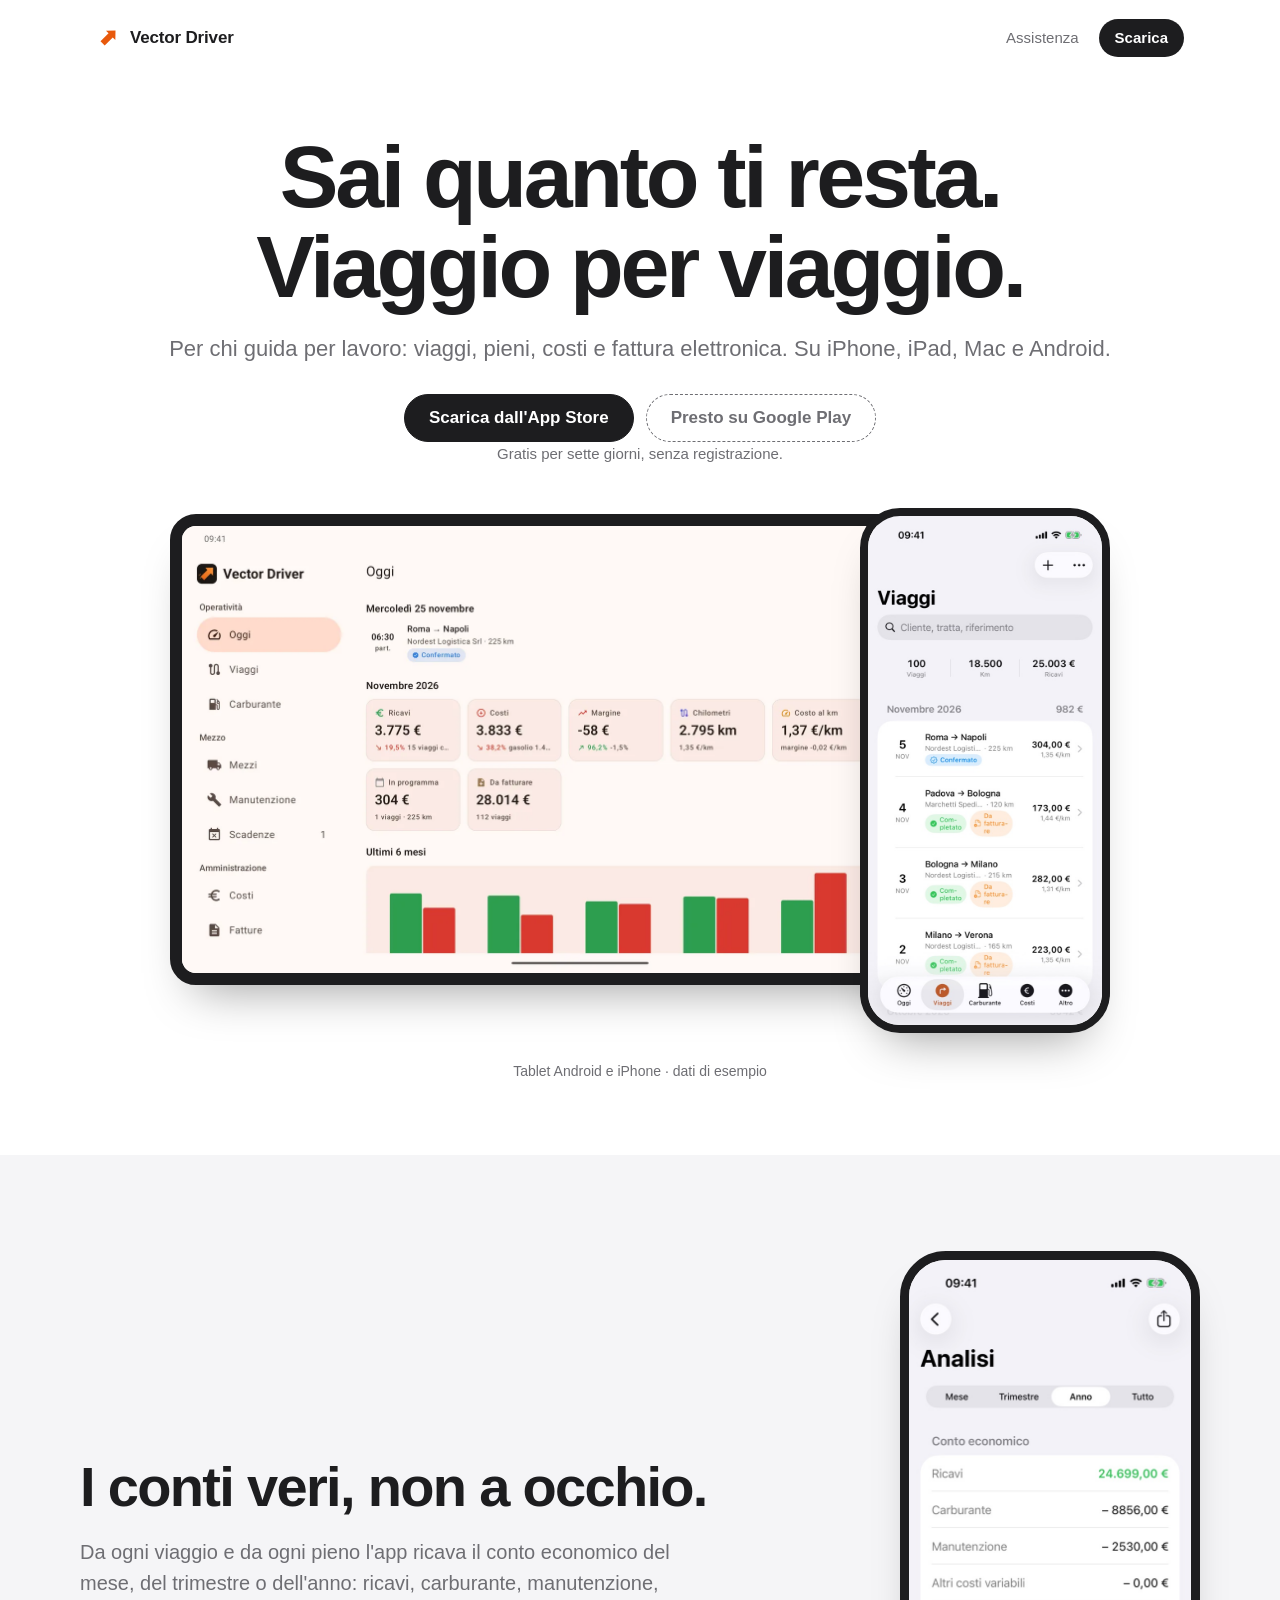
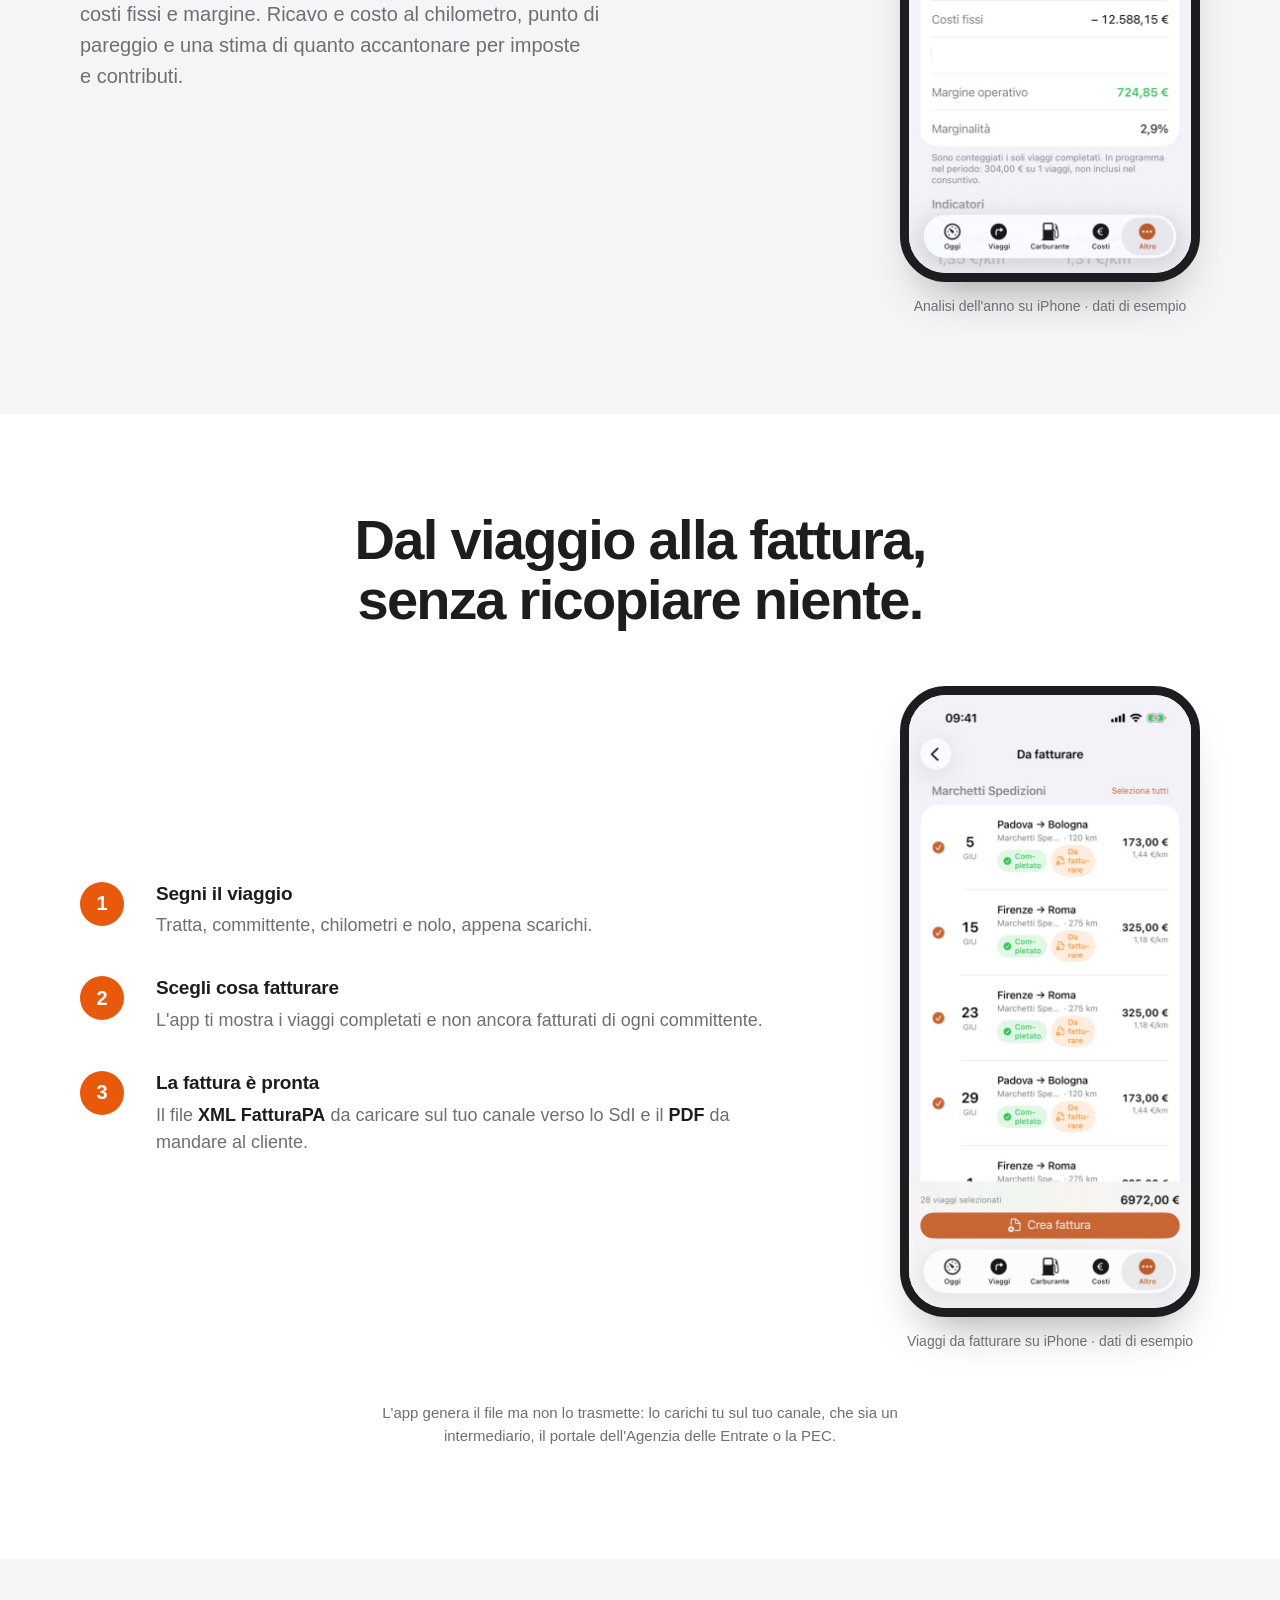
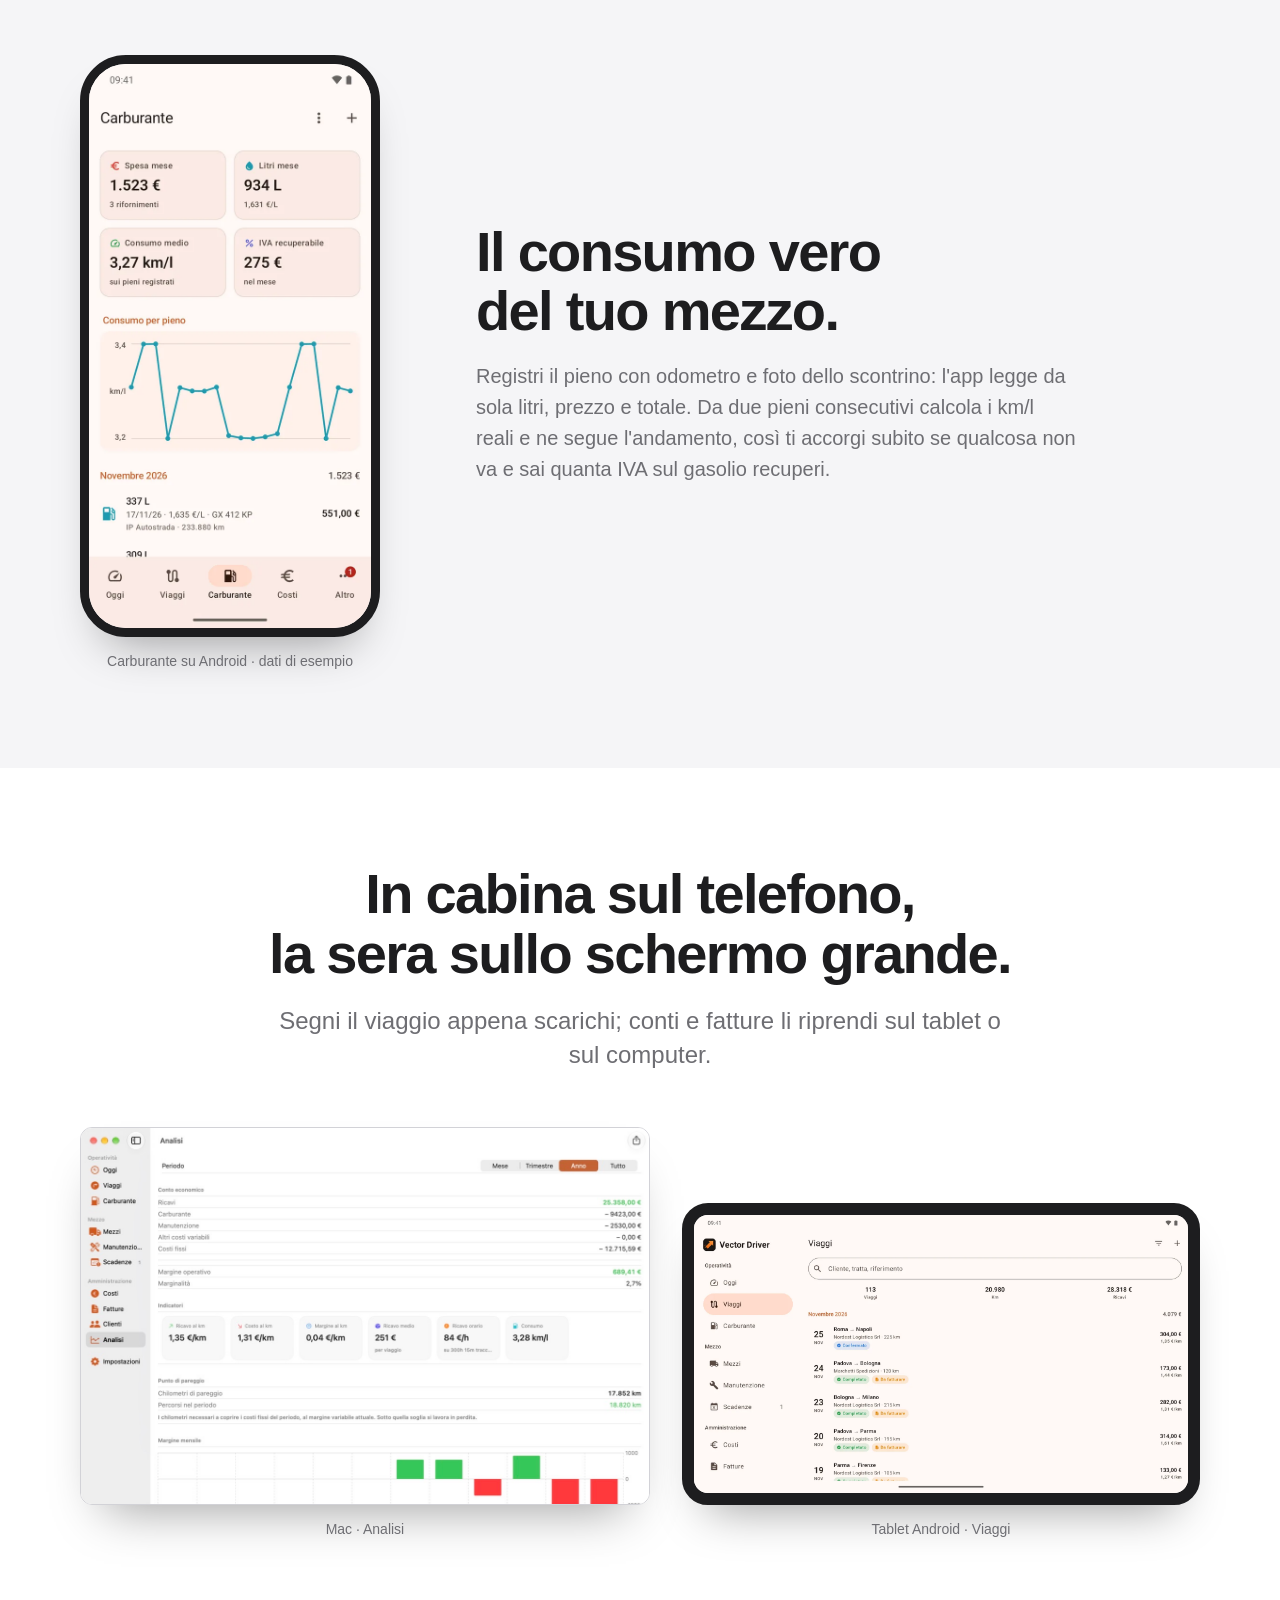
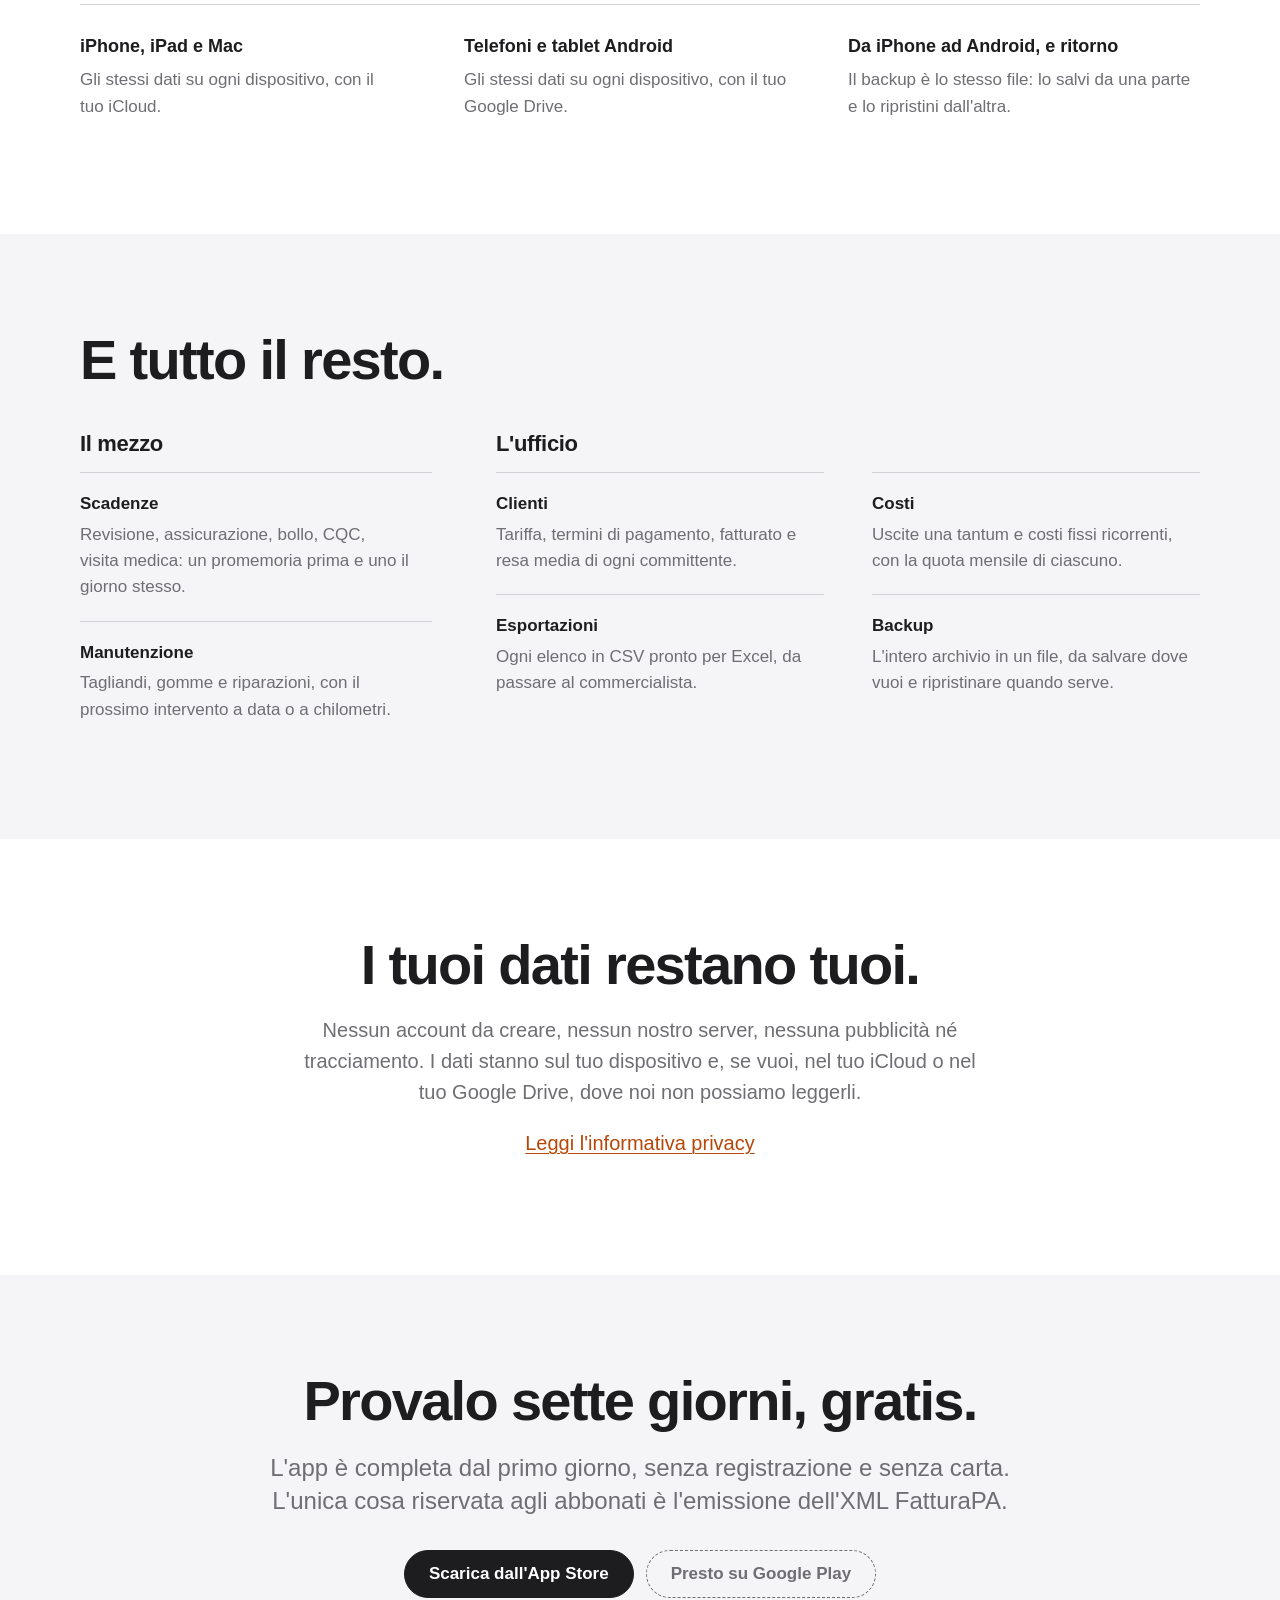
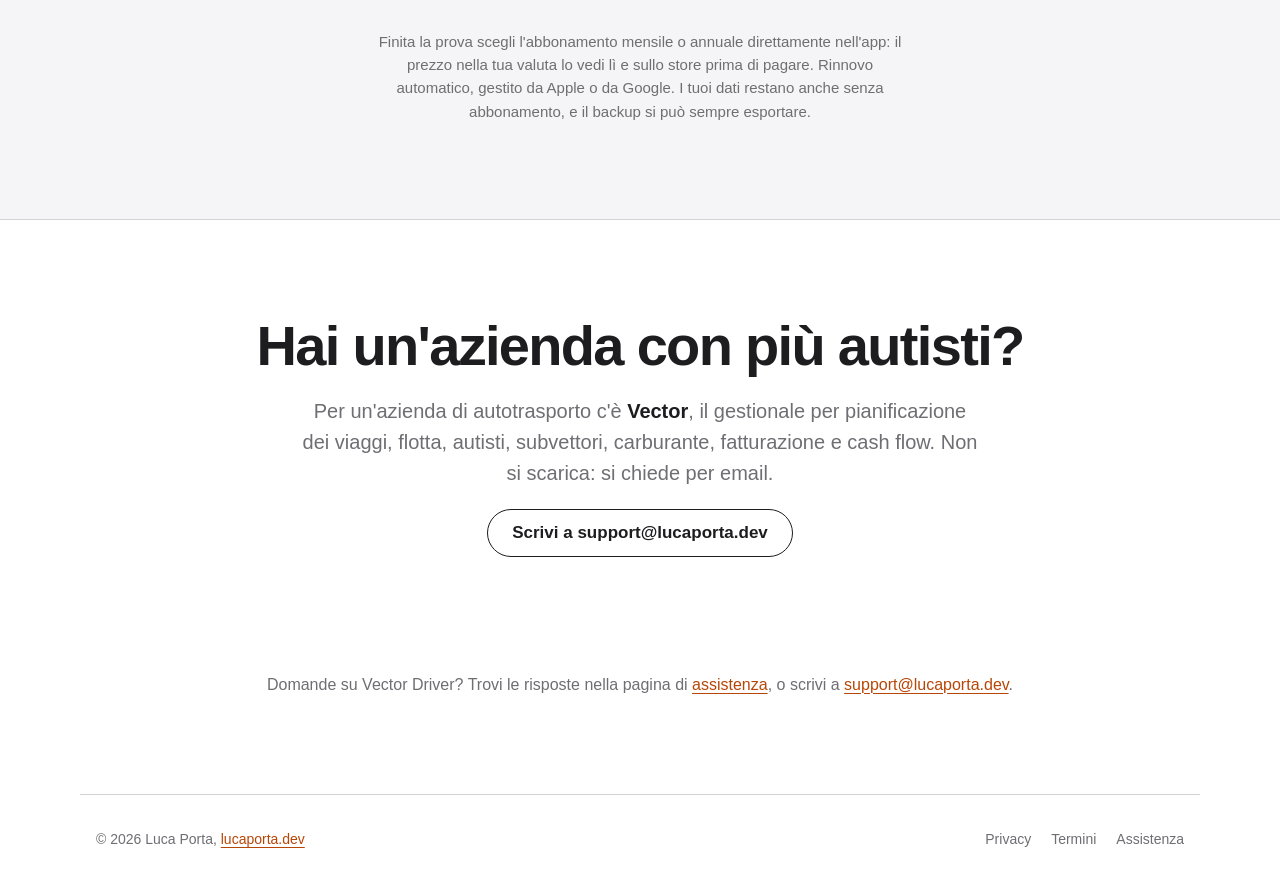
==== commit a8d7b1a5: "Aggiorna il sito da Vector_app@df18b91" ====
--- a/index.html
+++ b/index.html
@@ -8,7 +8,7 @@
 <meta name="color-scheme" content="light dark">
 <meta name="apple-itunes-app" content="app-id=6828247352">
 <link rel="icon" href="favicon.svg" type="image/svg+xml">
-<link rel="stylesheet" href="stile.css">
+<link rel="stylesheet" href="stile.css?v=7bd7290cea">
 </head>
 <body>
 <a class="salta" href="#contenuto">Vai al contenuto</a>
@@ -168,7 +168,7 @@
 </section>
 </main>
 <footer class="piede">
-  <span>© 2026 Luca Porta</span>
+  <span>© 2026 Luca Porta, <a href="https://lucaporta.dev" rel="author">lucaporta.dev</a></span>
   <nav aria-label="Documenti"><a href="privacy/">Privacy</a><a href="termini/">Termini</a><a href="supporto/">Assistenza</a></nav>
 </footer>
 </body>
